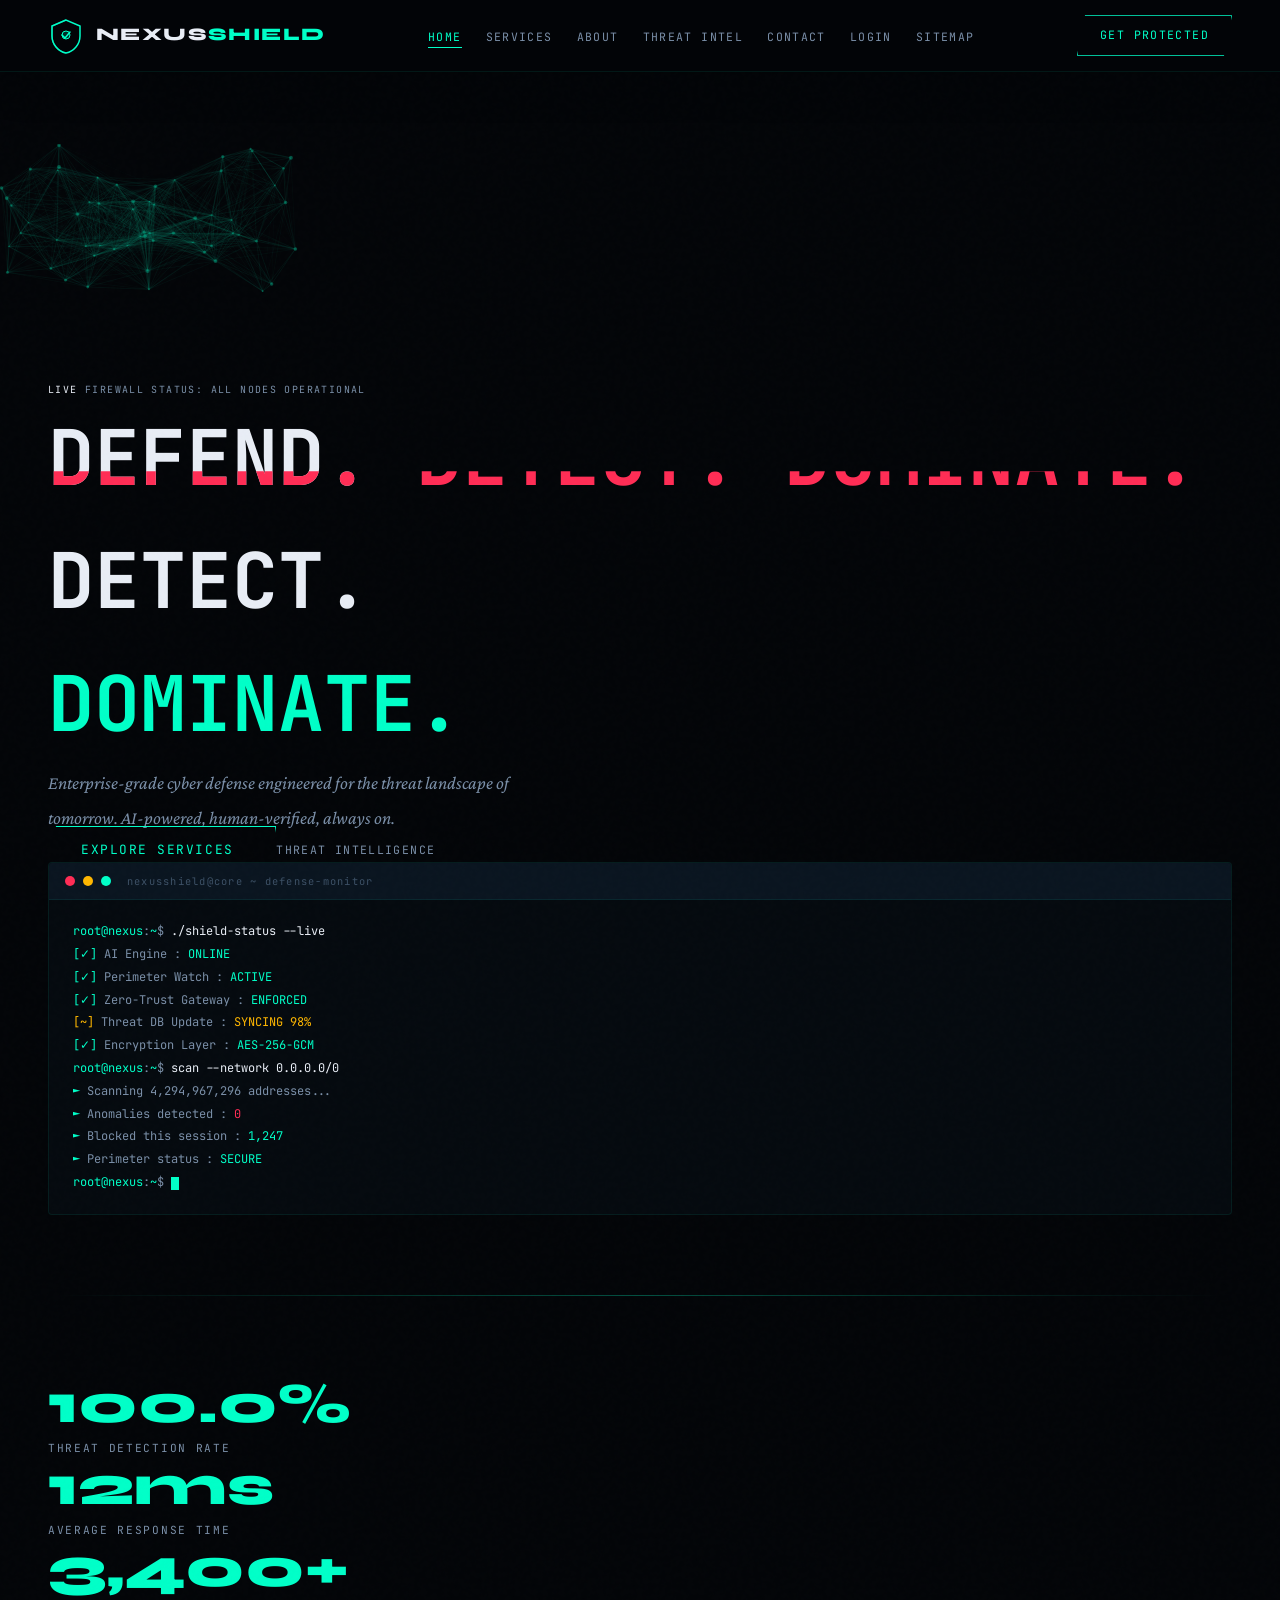
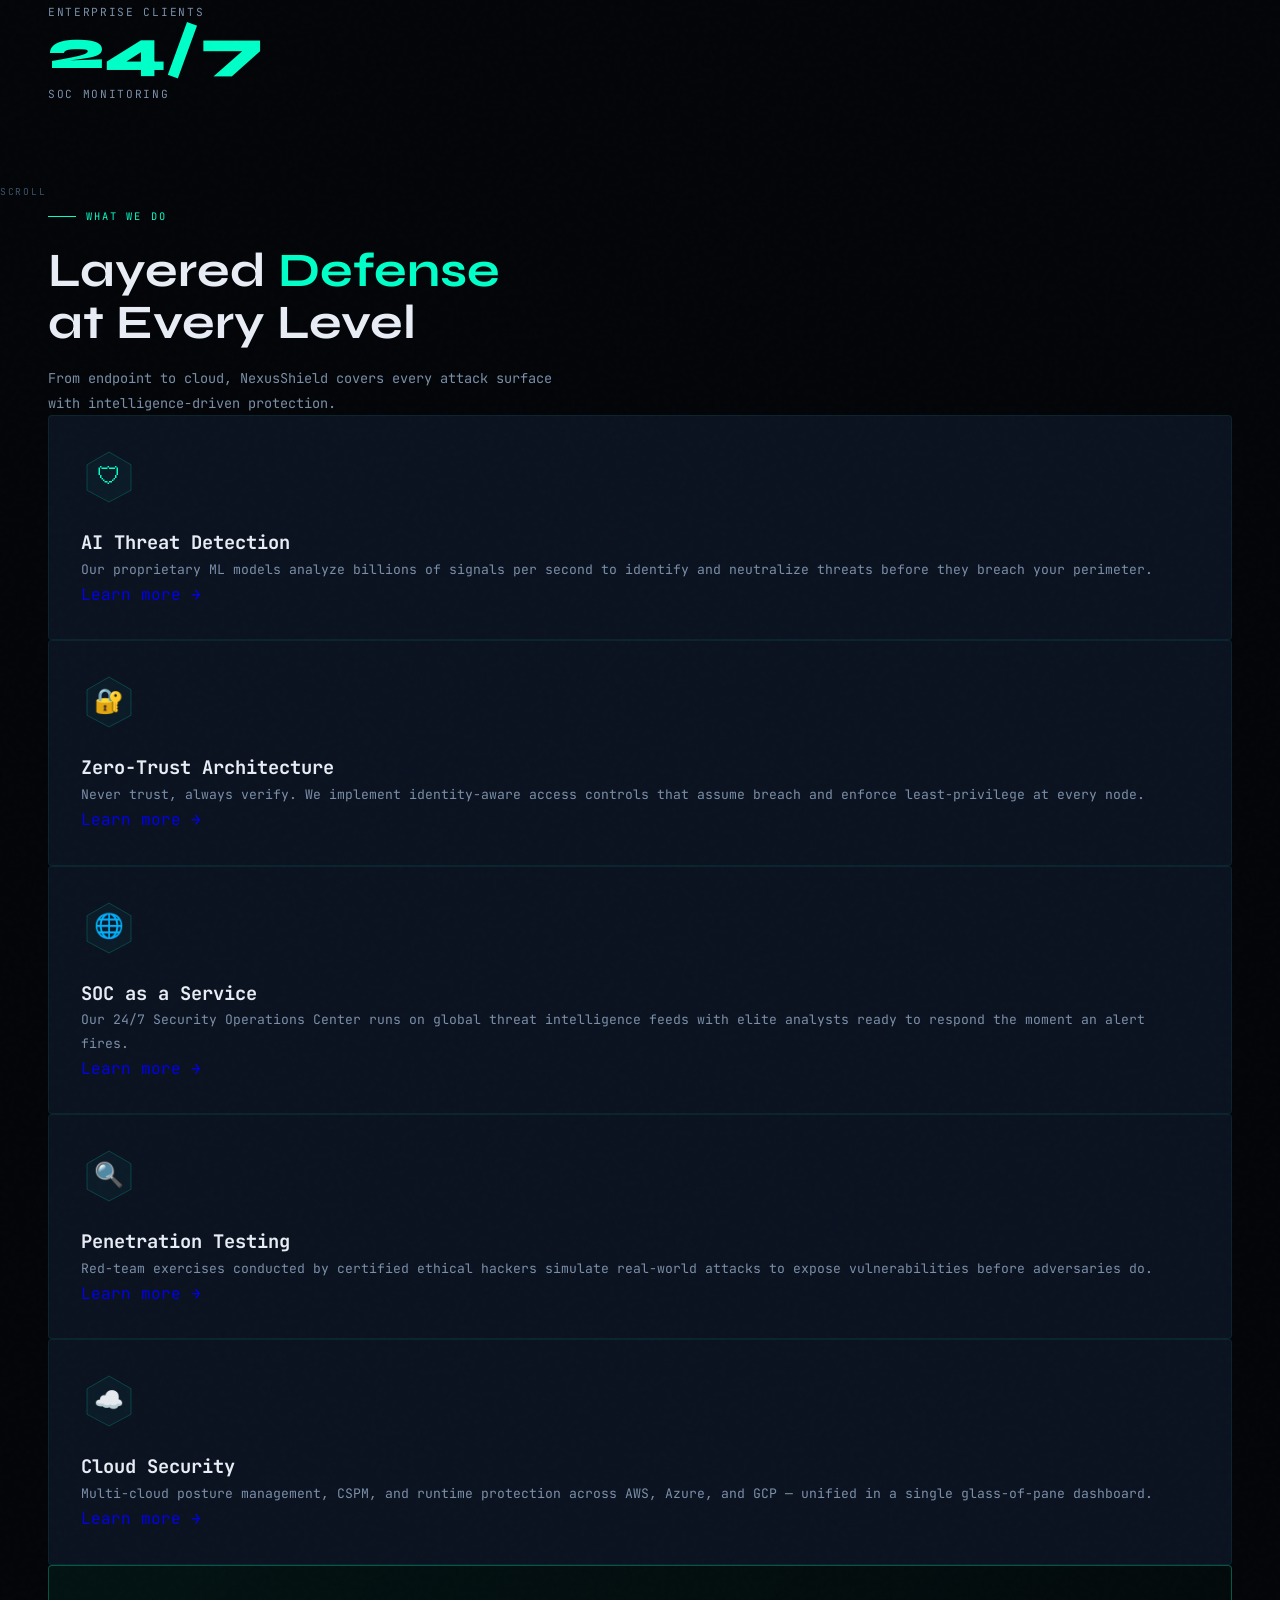
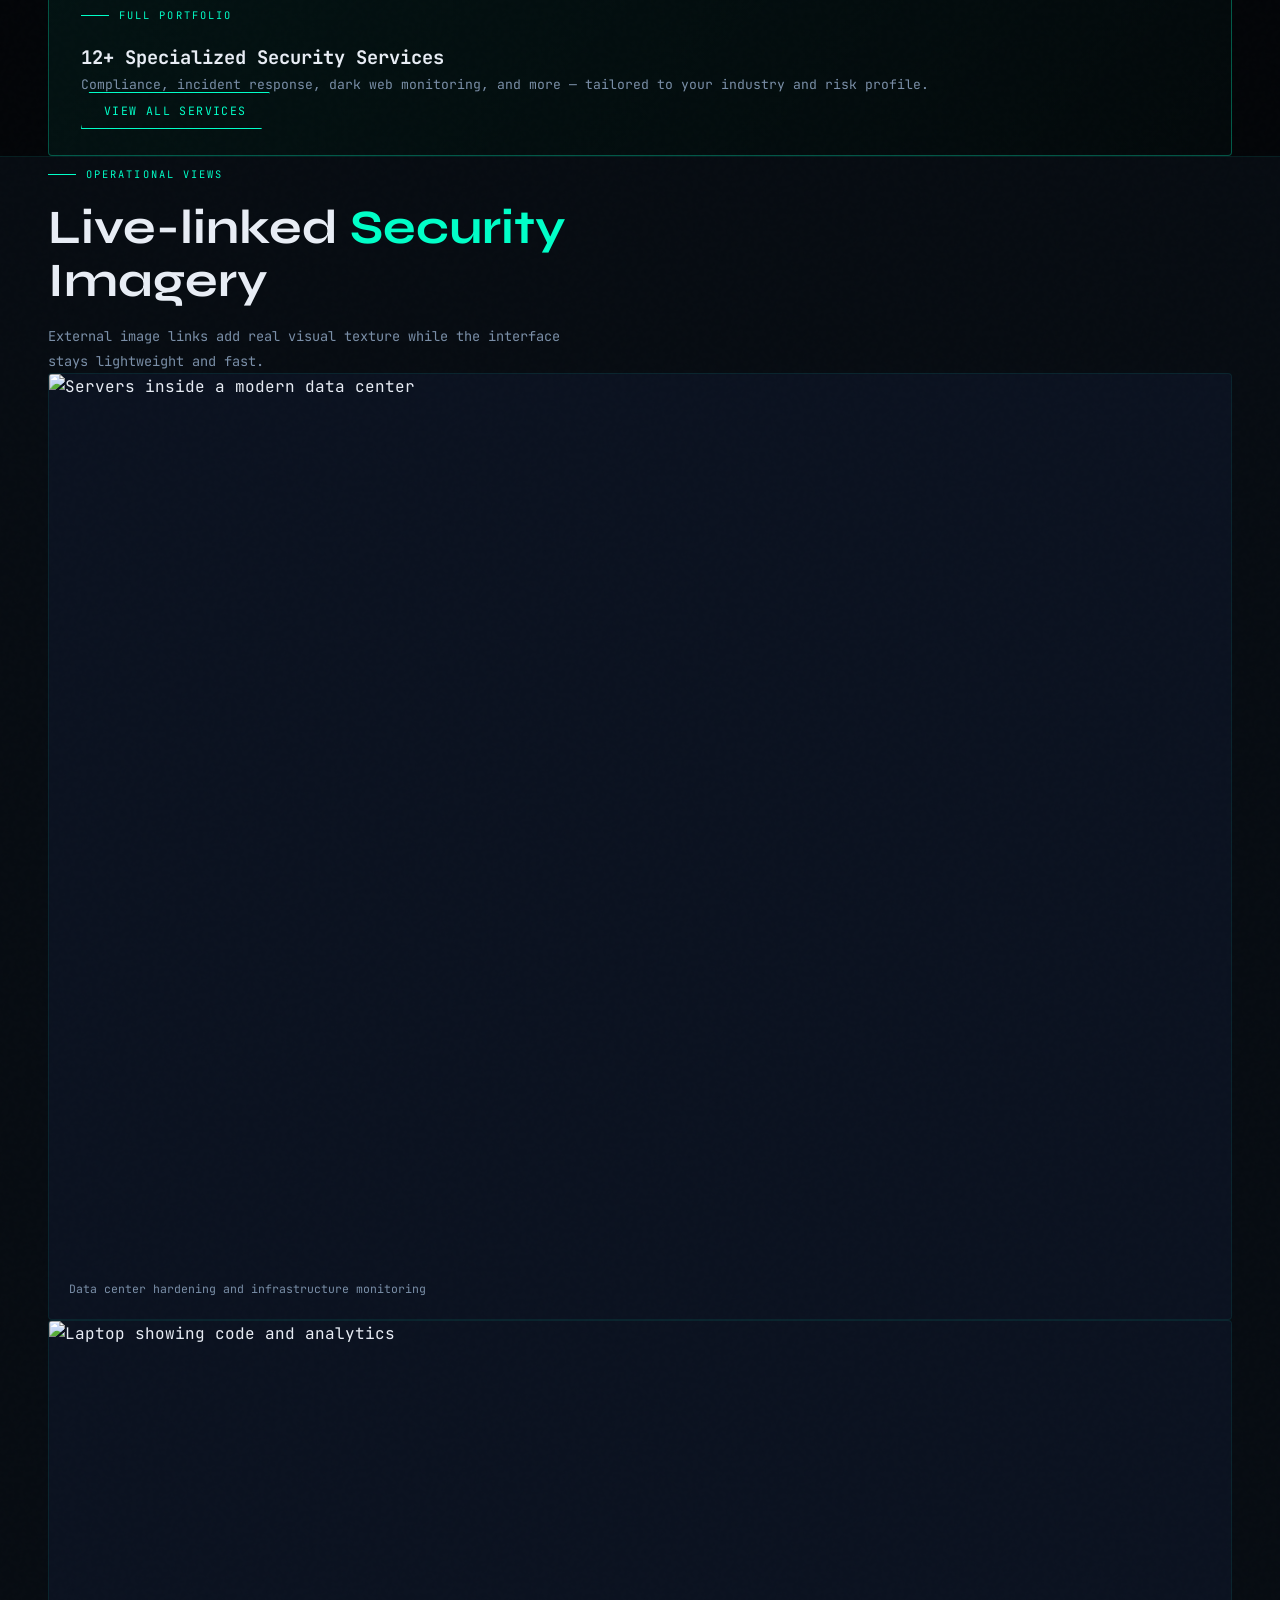
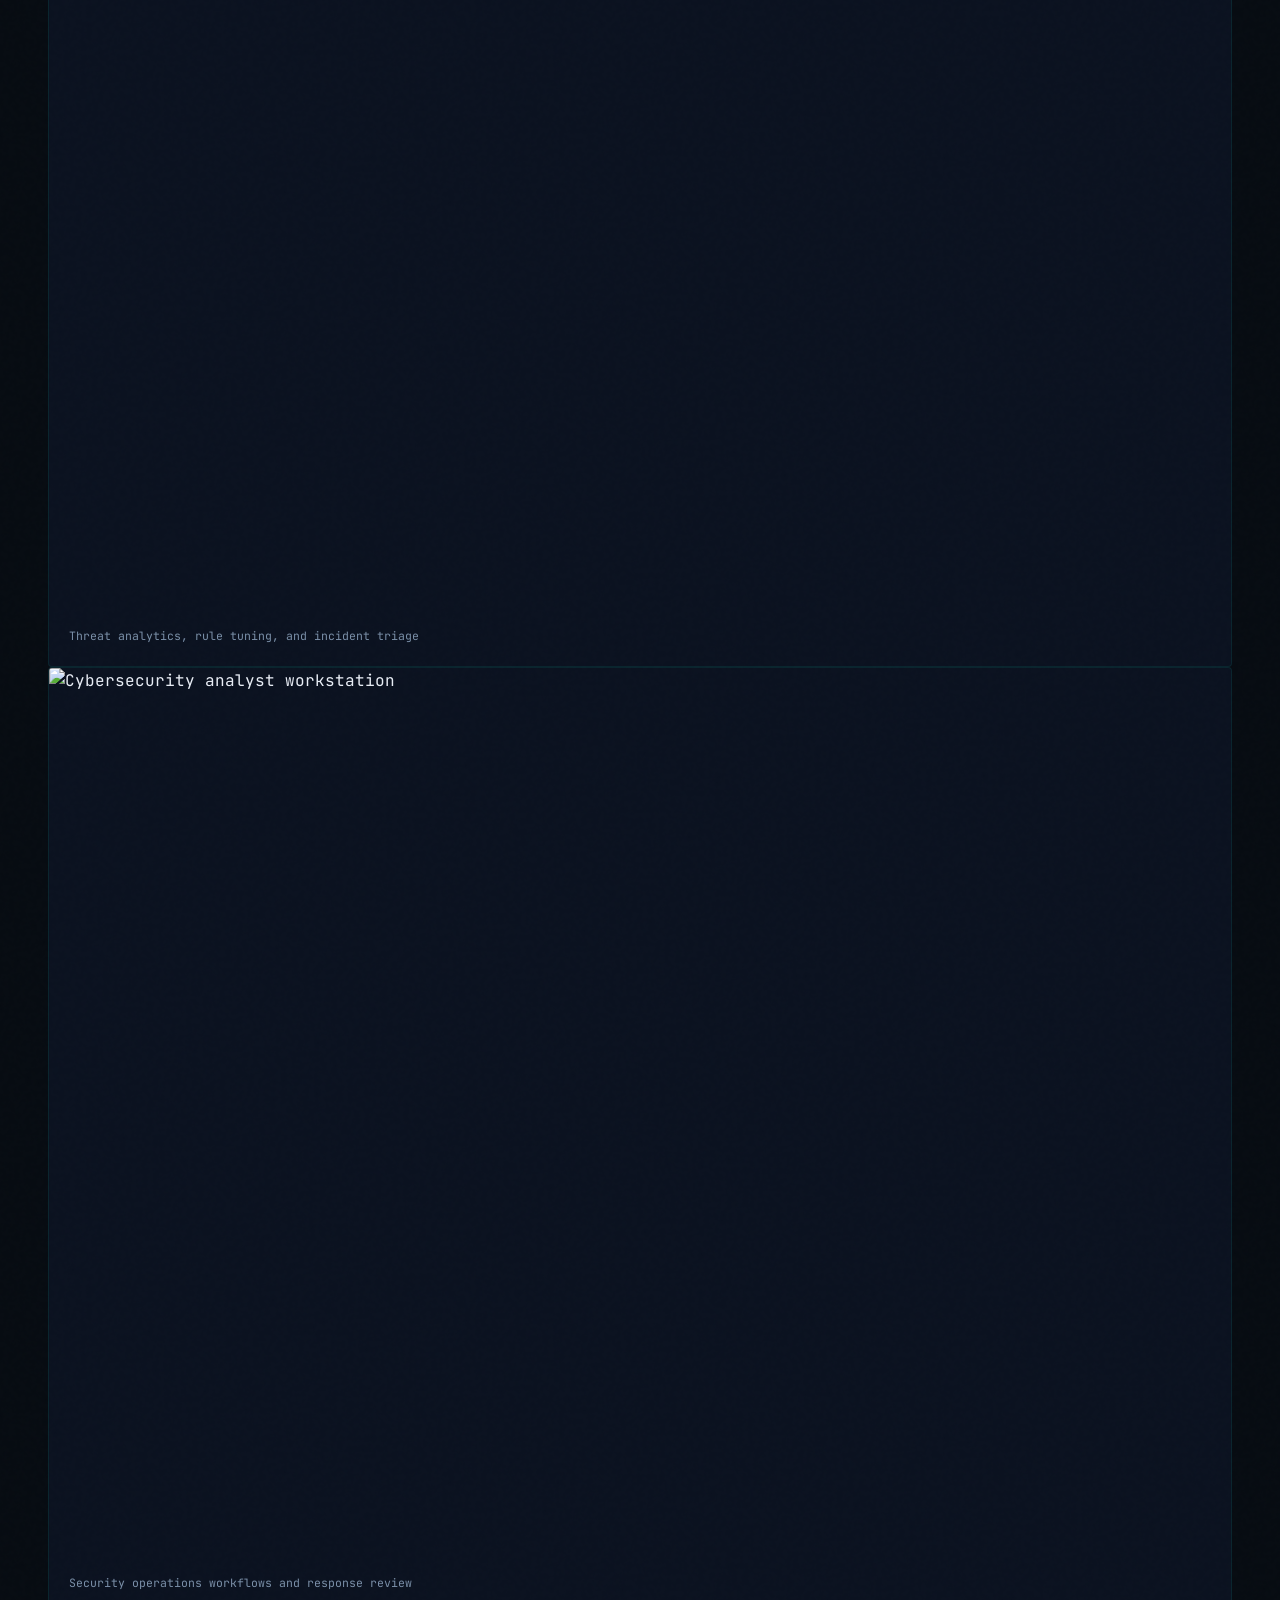
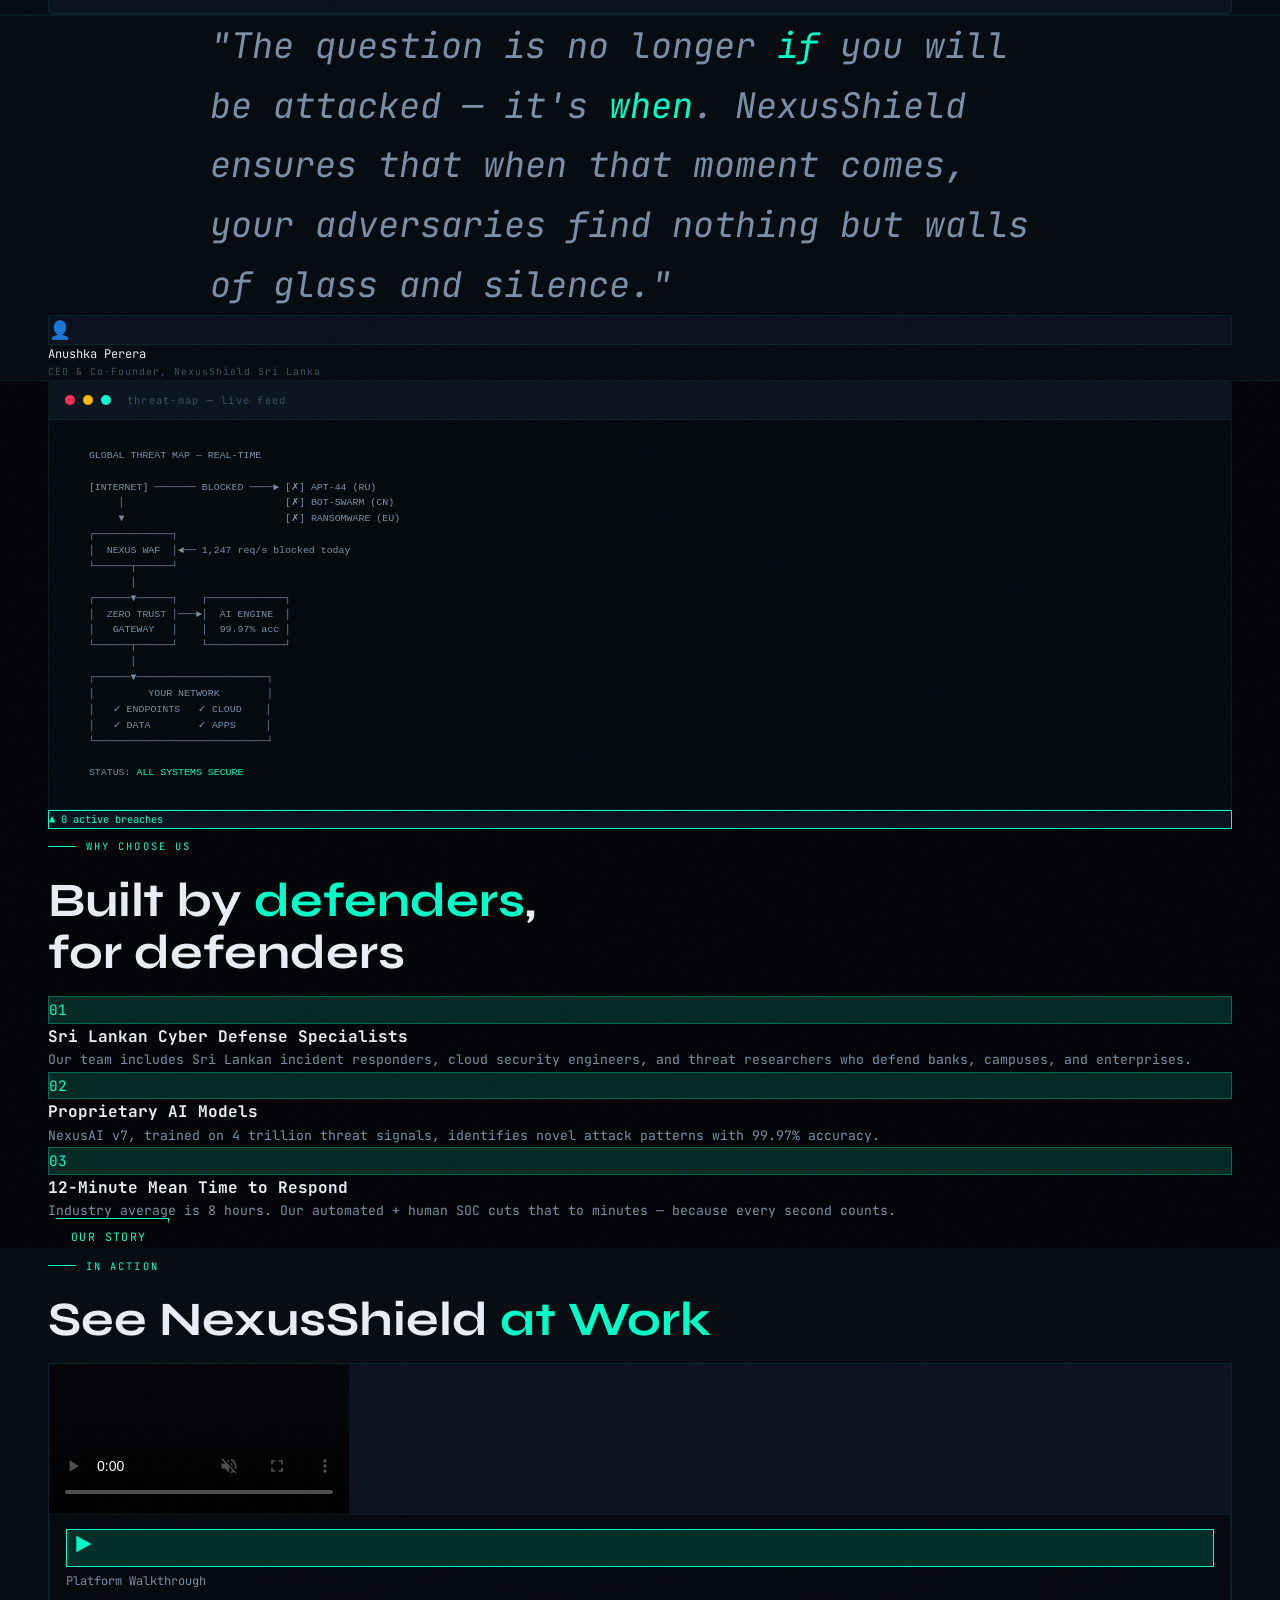
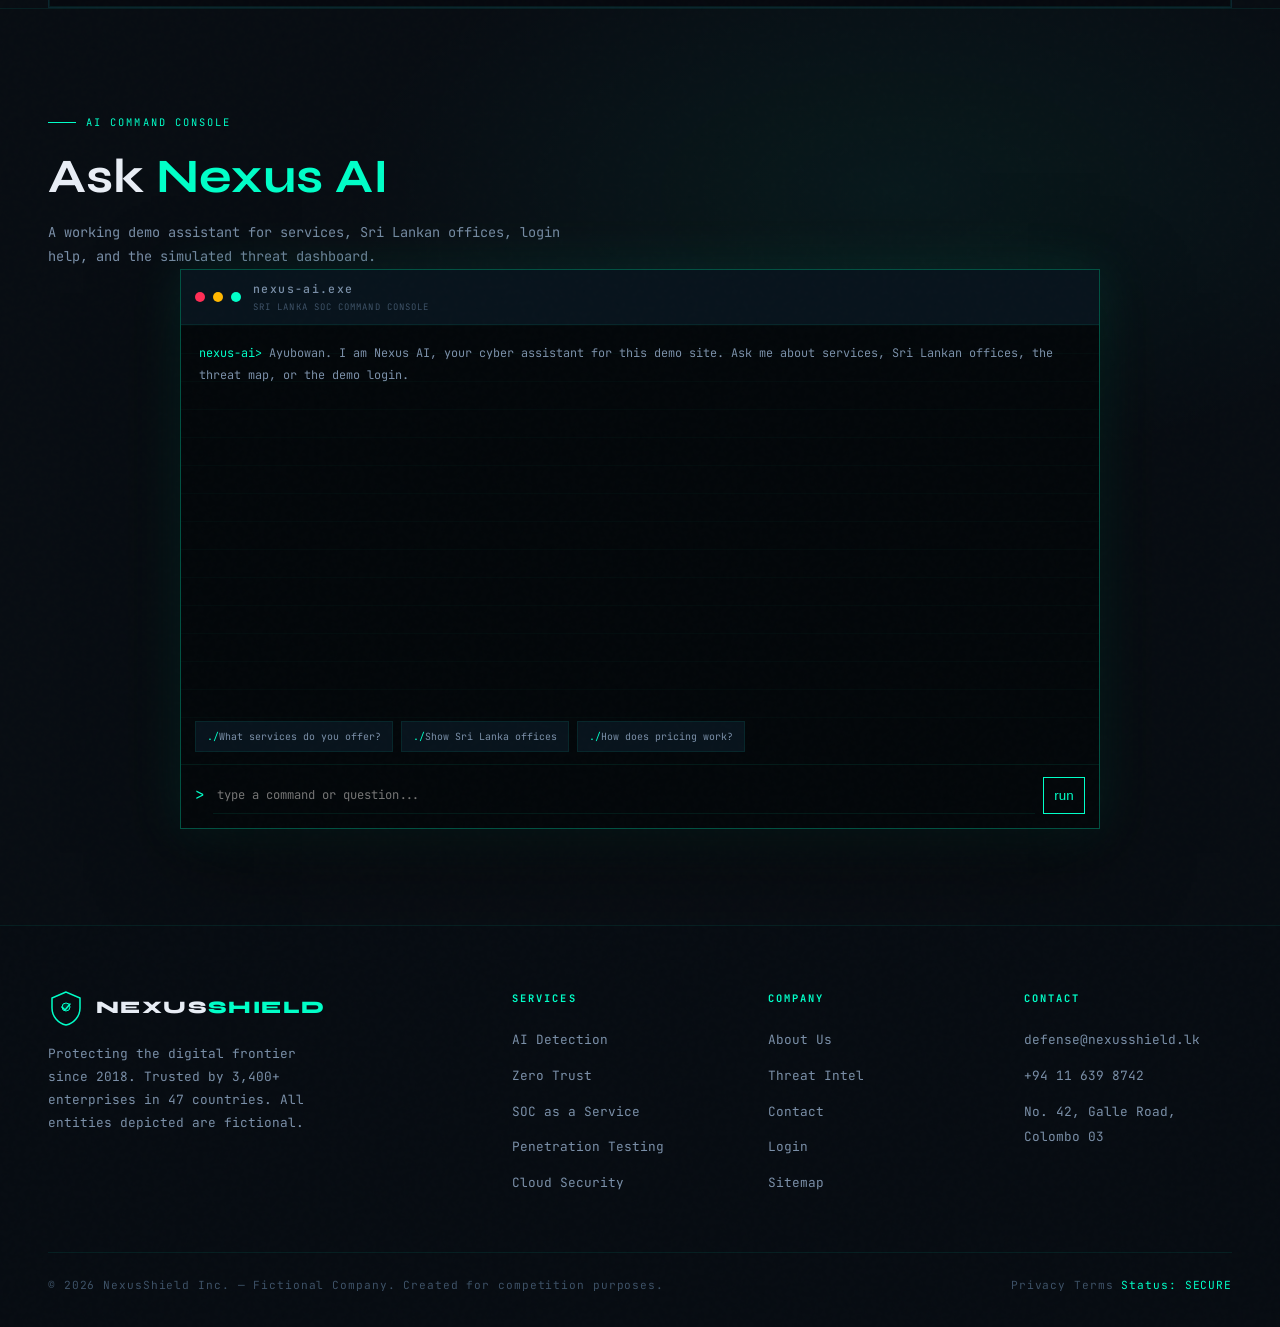
==== index.html @ 0145d2db "1st" ====
<!DOCTYPE html>
<!--
  ╔══════════════════════════════════════════════════════════╗
  ║  NEXUS SHIELD — Cyber Defense Solutions                  ║
  ║  Page: Home (index.html)                                 ║
  ║  Author: Competition Entry                               ║
  ║  Description: Home page with cinematic hero, stats,      ║
  ║               services overview, and terminal block.     ║
  ║  Note: All company names and data are fictional.         ║
  ╚══════════════════════════════════════════════════════════╝
-->
<html lang="en">
<head>
  <meta charset="UTF-8">
  <meta name="viewport" content="width=device-width, initial-scale=1.0">
  <title>NexusShield — Elite Cyber Defense</title>
  <meta name="description" content="NexusShield provides enterprise-grade cybersecurity solutions. Protect your digital perimeter with AI-powered threat detection.">
  <!-- Tailwind CSS CDN -->
  <script src="https://cdn.tailwindcss.com"></script>
  
  <script>
    tailwind.config = {
      theme: {
        extend: {
          colors: {
            'void': '#030508',
            'deep': '#070c12',
            'card': '#0b1220',
            'cyan': '#00ffc8',
            'alert': '#ff2d55',
            'amber': '#ffb700',
          },
          fontFamily: {
            display: ['Syne', 'sans-serif'],
            mono: ['JetBrains Mono', 'monospace'],
            serif: ['Crimson Pro', 'serif'],
          }
        }
      }
    }
  </script>

  <!-- Custom Styles -->
  <link rel="stylesheet" href="css/style.css">

  <!-- Google Fonts preconnect -->
  <link rel="preconnect" href="https://fonts.googleapis.com">
  <link rel="preconnect" href="https://fonts.gstatic.com" crossorigin>
  <link rel="icon" type="image/svg+xml" href="favicon.svg">
</head>
<body class="bg-void">

  <!-- ── Custom Cursor ── -->


  <!-- ════════════════════════════════════
       NAVIGATION
  ════════════════════════════════════ -->
  <nav>
    <!-- Logo mark -->
    <a href="index.html" class="logo">
      <div class="logo-mark">
        <!-- Shield SVG icon (original, not copyrighted) -->
        <svg viewBox="0 0 36 36" fill="none" xmlns="http://www.w3.org/2000/svg">
          <path d="M18 2L4 8v10c0 8.284 6.048 15.396 14 17 7.952-1.604 14-8.716 14-17V8L18 2z" stroke="#00ffc8" stroke-width="1.5" fill="none"/>
          <path d="M18 2L4 8v10c0 8.284 6.048 15.396 14 17" stroke="#00ffc8" stroke-width="1.5" stroke-opacity="0.4" fill="none"/>
          <circle cx="18" cy="17" r="4" fill="#00ffc8" fill-opacity="0.15" stroke="#00ffc8" stroke-width="1"/>
          <path d="M14 17l3 3 5-6" stroke="#00ffc8" stroke-width="1.5" stroke-linecap="round" stroke-linejoin="round"/>
        </svg>
      </div>
      <span class="logo-text">Nexus<span>Shield</span></span>
    </a>

    <!-- Navigation links -->
    <ul class="nav-links">
      <li><a href="index.html" class="active">Home</a></li>
      <li><a href="pages/services.html">Services</a></li>
      <li><a href="pages/about.html">About</a></li>
      <li><a href="pages/threat-intel.html">Threat Intel</a></li>
      <li><a href="pages/contact.html">Contact</a></li>
      <li><a href="pages/login.html">Login</a></li>
      <li><a href="pages/sitemap.html">Sitemap</a></li>
    </ul>

    <!-- CTA + Mobile toggle -->
    <a href="pages/contact.html" class="btn-cta">Get Protected</a>
    <button class="menu-toggle" aria-label="Toggle navigation">
      <span></span><span></span><span></span>
    </button>
  </nav>

  <!-- ════════════════════════════════════
       HERO SECTION
  ════════════════════════════════════ -->
  <section id="hero" class="relative min-h-screen flex flex-col justify-center overflow-hidden" style="padding-top: var(--nav-h);">

    <!-- Particle network canvas background -->
    <canvas id="particle-canvas" class="absolute inset-0 w-full h-full" style="opacity:0.6;"></canvas>

    <!-- Radial glow -->
    <div class="absolute inset-0 pointer-events-none" style="background: radial-gradient(ellipse 70% 60% at 50% 50%, rgba(0,255,200,0.04) 0%, transparent 70%);"></div>

    <!-- Grid overlay -->
    <div class="absolute inset-0 pointer-events-none" style="background-image: linear-gradient(rgba(0,255,200,0.03) 1px, transparent 1px), linear-gradient(90deg, rgba(0,255,200,0.03) 1px, transparent 1px); background-size: 64px 64px;"></div>

    <div class="container relative z-10" style="padding-top: 80px; padding-bottom: 80px;">
      <div class="grid grid-cols-1 lg:grid-cols-2 gap-16 items-center">

        <!-- Left: Hero Copy -->
        <div>
          <!-- Threat ticker -->
          <div class="flex items-center gap-3 mb-8" style="font-family: var(--font-mono); font-size: 0.62rem; letter-spacing: 0.14em;">
            <span class="w-2 h-2 rounded-full bg-cyan animate-pulse"></span>
            <span class="text-cyan">LIVE</span>
            <span id="threat-ticker" class="text-text-secondary" style="color: var(--text-secondary); transition: opacity 0.4s;"></span>
          </div>

          <!-- Main Heading -->
          <h1 class="font-display font-extrabold leading-none mb-6 glitch" data-text="DEFEND. DETECT. DOMINATE."
              style="font-size: clamp(2.8rem, 6vw, 5rem); color: var(--text-primary);">
            DEFEND.<br>DETECT.<br><span style="color: var(--cyan);">DOMINATE.</span>
          </h1>

          <!-- Subtext -->
          <p class="mb-10" style="font-family: var(--font-serif); font-size: 1.15rem; color: var(--text-secondary); line-height: 1.9; max-width: 480px; font-style: italic;">
            Enterprise-grade cyber defense engineered for the threat landscape of tomorrow. AI-powered, human-verified, always on.
          </p>

          <!-- CTA Row -->
          <div class="flex flex-wrap gap-4 items-center">
            <a href="pages/services.html" class="btn-cta" style="font-size: 0.8rem; padding: 14px 32px;">
              Explore Services
            </a>
            <a href="pages/threat-intel.html" class="flex items-center gap-3 group"
               style="font-family: var(--font-mono); font-size: 0.72rem; letter-spacing: 0.12em; color: var(--text-secondary); text-decoration: none; text-transform: uppercase; transition: color 0.3s;">
              <span class="block w-8 h-px bg-current group-hover:w-12 transition-all duration-300"></span>
              <span class="group-hover:text-cyan transition-colors duration-300" style="transition: color 0.3s;">Threat Intelligence</span>
            </a>
          </div>
        </div>

        <!-- Right: Terminal block -->
        <div class="terminal scan-container hidden lg:block">
          <div class="terminal-bar">
            <div class="terminal-dot red"></div>
            <div class="terminal-dot amber"></div>
            <div class="terminal-dot green"></div>
            <span class="terminal-title">nexusshield@core ~ defense-monitor</span>
          </div>
          <div class="terminal-body">
            <p><span class="t-prompt">root@nexus</span>:<span class="t-ok">~</span>$ <span class="t-cmd">./shield-status --live</span></p>
            <p class="mt-1"><span class="t-ok">[✓]</span> AI Engine          : <span class="t-ok">ONLINE</span></p>
            <p><span class="t-ok">[✓]</span> Perimeter Watch     : <span class="t-ok">ACTIVE</span></p>
            <p><span class="t-ok">[✓]</span> Zero-Trust Gateway  : <span class="t-ok">ENFORCED</span></p>
            <p><span class="t-warn">[~]</span> Threat DB Update    : <span class="t-warn">SYNCING 98%</span></p>
            <p><span class="t-ok">[✓]</span> Encryption Layer    : <span class="t-ok">AES-256-GCM</span></p>
            <p class="mt-2"><span class="t-prompt">root@nexus</span>:<span class="t-ok">~</span>$ <span class="t-cmd">scan --network 0.0.0.0/0</span></p>
            <p class="mt-1"><span class="t-ok">►</span> Scanning 4,294,967,296 addresses...</p>
            <p><span class="t-ok">►</span> Anomalies detected   : <span class="t-err">0</span></p>
            <p><span class="t-ok">►</span> Blocked this session : <span class="t-ok">1,247</span></p>
            <p><span class="t-ok">►</span> Perimeter status     : <span class="t-ok">SECURE</span></p>
            <p class="mt-2"><span class="t-prompt">root@nexus</span>:<span class="t-ok">~</span>$ <span class="cursor-blink"></span></p>
          </div>
        </div>

      </div><!-- /grid -->

      <!-- Stat strip -->
      <div class="h-line"></div>
      <div class="grid grid-cols-2 md:grid-cols-4 gap-8">
        <div class="fade-up text-center">
          <div class="stat-value"><span data-count="99.97">0</span>%</div>
          <div class="stat-label">Threat Detection Rate</div>
        </div>
        <div class="fade-up text-center">
          <div class="stat-value"><span data-count="12">0</span>ms</div>
          <div class="stat-label">Average Response Time</div>
        </div>
        <div class="fade-up text-center">
          <div class="stat-value"><span data-count="3400">0</span>+</div>
          <div class="stat-label">Enterprise Clients</div>
        </div>
        <div class="fade-up text-center">
          <div class="stat-value"><span data-count="24">0</span>/7</div>
          <div class="stat-label">SOC Monitoring</div>
        </div>
      </div>

    </div><!-- /container -->

    <!-- Scroll indicator -->
    <div class="absolute bottom-8 left-1/2 -translate-x-1/2 flex flex-col items-center gap-2" style="font-family: var(--font-mono); font-size: 0.6rem; letter-spacing: 0.18em; color: var(--text-muted); text-transform: uppercase;">
      <span>Scroll</span>
      <div class="w-px h-12 bg-gradient-to-b from-cyan to-transparent" style="background: linear-gradient(to bottom, var(--cyan), transparent); animation: fadeIn 2s infinite alternate;"></div>
    </div>
  </section>

  <!-- ════════════════════════════════════
       SERVICES OVERVIEW
  ════════════════════════════════════ -->
  <section class="py-24">
    <div class="container">
      <div class="mb-16">
        <div class="section-label">What We Do</div>
        <h2 class="section-heading">Layered <span class="accent">Defense</span><br>at Every Level</h2>
        <p class="section-sub">From endpoint to cloud, NexusShield covers every attack surface with intelligence-driven protection.</p>
      </div>

      <!-- Services grid -->
      <div class="grid grid-cols-1 md:grid-cols-2 lg:grid-cols-3 gap-6">

        <!-- Card 1 -->
        <div class="card fade-up">
          <div class="hex-icon">
            <svg class="hex-bg" viewBox="0 0 56 56" fill="none">
              <path d="M28 4l22 12.7v25.6L28 54 6 42.3V16.7z" stroke="rgba(0,255,200,0.2)" stroke-width="1" fill="rgba(0,255,200,0.04)"/>
            </svg>
            <span class="icon-inner" style="font-size:1.5rem;">🛡</span>
          </div>
          <h3 class="font-display font-bold text-lg mb-3" style="color: var(--text-primary);">AI Threat Detection</h3>
          <p style="font-size: 0.82rem; color: var(--text-secondary); line-height: 1.8;">
            Our proprietary ML models analyze billions of signals per second to identify and neutralize threats before they breach your perimeter.
          </p>
          <a href="pages/services.html#ai-detection" class="mt-6 inline-flex items-center gap-2 text-cyan text-xs tracking-widest uppercase hover:gap-4 transition-all duration-300" style="font-family: var(--font-mono); text-decoration: none;">
            Learn more <span>→</span>
          </a>
        </div>

        <!-- Card 2 -->
        <div class="card fade-up">
          <div class="hex-icon">
            <svg class="hex-bg" viewBox="0 0 56 56" fill="none">
              <path d="M28 4l22 12.7v25.6L28 54 6 42.3V16.7z" stroke="rgba(0,255,200,0.2)" stroke-width="1" fill="rgba(0,255,200,0.04)"/>
            </svg>
            <span class="icon-inner" style="font-size:1.5rem;">🔐</span>
          </div>
          <h3 class="font-display font-bold text-lg mb-3" style="color: var(--text-primary);">Zero-Trust Architecture</h3>
          <p style="font-size: 0.82rem; color: var(--text-secondary); line-height: 1.8;">
            Never trust, always verify. We implement identity-aware access controls that assume breach and enforce least-privilege at every node.
          </p>
          <a href="pages/services.html#zero-trust" class="mt-6 inline-flex items-center gap-2 text-cyan text-xs tracking-widest uppercase hover:gap-4 transition-all duration-300" style="font-family: var(--font-mono); text-decoration: none;">
            Learn more <span>→</span>
          </a>
        </div>

        <!-- Card 3 -->
        <div class="card fade-up">
          <div class="hex-icon">
            <svg class="hex-bg" viewBox="0 0 56 56" fill="none">
              <path d="M28 4l22 12.7v25.6L28 54 6 42.3V16.7z" stroke="rgba(0,255,200,0.2)" stroke-width="1" fill="rgba(0,255,200,0.04)"/>
            </svg>
            <span class="icon-inner" style="font-size:1.5rem;">🌐</span>
          </div>
          <h3 class="font-display font-bold text-lg mb-3" style="color: var(--text-primary);">SOC as a Service</h3>
          <p style="font-size: 0.82rem; color: var(--text-secondary); line-height: 1.8;">
            Our 24/7 Security Operations Center runs on global threat intelligence feeds with elite analysts ready to respond the moment an alert fires.
          </p>
          <a href="pages/services.html#soc" class="mt-6 inline-flex items-center gap-2 text-cyan text-xs tracking-widest uppercase hover:gap-4 transition-all duration-300" style="font-family: var(--font-mono); text-decoration: none;">
            Learn more <span>→</span>
          </a>
        </div>

        <!-- Card 4 -->
        <div class="card fade-up">
          <div class="hex-icon">
            <svg class="hex-bg" viewBox="0 0 56 56" fill="none">
              <path d="M28 4l22 12.7v25.6L28 54 6 42.3V16.7z" stroke="rgba(0,255,200,0.2)" stroke-width="1" fill="rgba(0,255,200,0.04)"/>
            </svg>
            <span class="icon-inner" style="font-size:1.5rem;">🔍</span>
          </div>
          <h3 class="font-display font-bold text-lg mb-3" style="color: var(--text-primary);">Penetration Testing</h3>
          <p style="font-size: 0.82rem; color: var(--text-secondary); line-height: 1.8;">
            Red-team exercises conducted by certified ethical hackers simulate real-world attacks to expose vulnerabilities before adversaries do.
          </p>
          <a href="pages/services.html#pentest" class="mt-6 inline-flex items-center gap-2 text-cyan text-xs tracking-widest uppercase hover:gap-4 transition-all duration-300" style="font-family: var(--font-mono); text-decoration: none;">
            Learn more <span>→</span>
          </a>
        </div>

        <!-- Card 5 -->
        <div class="card fade-up">
          <div class="hex-icon">
            <svg class="hex-bg" viewBox="0 0 56 56" fill="none">
              <path d="M28 4l22 12.7v25.6L28 54 6 42.3V16.7z" stroke="rgba(0,255,200,0.2)" stroke-width="1" fill="rgba(0,255,200,0.04)"/>
            </svg>
            <span class="icon-inner" style="font-size:1.5rem;">☁️</span>
          </div>
          <h3 class="font-display font-bold text-lg mb-3" style="color: var(--text-primary);">Cloud Security</h3>
          <p style="font-size: 0.82rem; color: var(--text-secondary); line-height: 1.8;">
            Multi-cloud posture management, CSPM, and runtime protection across AWS, Azure, and GCP — unified in a single glass-of-pane dashboard.
          </p>
          <a href="pages/services.html#cloud" class="mt-6 inline-flex items-center gap-2 text-cyan text-xs tracking-widest uppercase hover:gap-4 transition-all duration-300" style="font-family: var(--font-mono); text-decoration: none;">
            Learn more <span>→</span>
          </a>
        </div>

        <!-- Card 6: CTA -->
        <div class="card fade-up flex flex-col justify-between" style="background: linear-gradient(135deg, rgba(0,255,200,0.06), rgba(0,255,200,0.02)); border-color: var(--border-glow);">
          <div>
            <div class="section-label mb-4">Full Portfolio</div>
            <h3 class="font-display font-bold text-xl mb-3" style="color: var(--text-primary);">12+ Specialized Security Services</h3>
            <p style="font-size: 0.82rem; color: var(--text-secondary); line-height: 1.8;">
              Compliance, incident response, dark web monitoring, and more — tailored to your industry and risk profile.
            </p>
          </div>
          <a href="pages/services.html" class="btn-cta mt-8 inline-block text-center">View All Services</a>
        </div>

      </div><!-- /grid -->
    </div>
  </section>

  <!-- ════════════════════════════════════
       ONLINE IMAGE GALLERY
  ════════════════════════════════════ -->
  <section class="py-24" style="background: var(--bg-deep); border-top: 1px solid var(--border-dim); border-bottom: 1px solid var(--border-dim);">
    <div class="container">
      <div class="mb-12">
        <div class="section-label">Operational Views</div>
        <h2 class="section-heading">Live-linked <span class="accent">Security</span><br>Imagery</h2>
        <p class="section-sub">External image links add real visual texture while the interface stays lightweight and fast.</p>
      </div>

      <div class="grid grid-cols-1 md:grid-cols-3 gap-6">
        <figure class="card fade-up" style="padding:0;">
          <img src="https://images.unsplash.com/photo-1558494949-ef010cbdcc31?auto=format&fit=crop&w=1200&q=80" alt="Servers inside a modern data center" loading="lazy" style="width:100%; aspect-ratio:4/3; object-fit:cover; display:block;">
          <figcaption style="padding:20px; font-family:var(--font-mono); font-size:0.72rem; color:var(--text-secondary);">Data center hardening and infrastructure monitoring</figcaption>
        </figure>
        <figure class="card fade-up" style="padding:0;">
          <img src="https://images.unsplash.com/photo-1516321318423-f06f85e504b3?auto=format&fit=crop&w=1200&q=80" alt="Laptop showing code and analytics" loading="lazy" style="width:100%; aspect-ratio:4/3; object-fit:cover; display:block;">
          <figcaption style="padding:20px; font-family:var(--font-mono); font-size:0.72rem; color:var(--text-secondary);">Threat analytics, rule tuning, and incident triage</figcaption>
        </figure>
        <figure class="card fade-up" style="padding:0;">
          <img src="https://images.unsplash.com/photo-1563986768609-322da13575f3?auto=format&fit=crop&w=1200&q=80" alt="Cybersecurity analyst workstation" loading="lazy" style="width:100%; aspect-ratio:4/3; object-fit:cover; display:block;">
          <figcaption style="padding:20px; font-family:var(--font-mono); font-size:0.72rem; color:var(--text-secondary);">Security operations workflows and response review</figcaption>
        </figure>
      </div>
    </div>
  </section>

  <!-- ════════════════════════════════════
       CINEMATIC BAND — Quote / Mission
  ════════════════════════════════════ -->
  <section class="py-24 relative overflow-hidden" style="background: var(--bg-deep); border-top: 1px solid var(--border-dim); border-bottom: 1px solid var(--border-dim);">
    <!-- Diagonal accent -->
    <div class="absolute inset-0 pointer-events-none" style="background: linear-gradient(135deg, rgba(0,255,200,0.04) 0%, transparent 50%);"></div>
    <div class="container text-center relative z-10">
      <p class="font-serif" style="font-size: clamp(1.4rem, 3vw, 2.2rem); color: var(--text-secondary); line-height: 1.7; font-style: italic; max-width: 860px; margin: 0 auto;">
        "The question is no longer <em style="color: var(--cyan);">if</em> you will be attacked — it's <em style="color: var(--cyan);">when</em>. NexusShield ensures that when that moment comes, your adversaries find nothing but walls of glass and silence."
      </p>
      <div class="mt-8 flex items-center justify-center gap-4">
        <div class="w-10 h-10 rounded-full flex items-center justify-center" style="background: var(--bg-card); border: 1px solid var(--border-dim); font-size: 1.1rem;">👤</div>
        <div class="text-left">
          <div style="font-family: var(--font-mono); font-size: 0.75rem; color: var(--text-primary);">Anushka Perera</div>
          <div style="font-family: var(--font-mono); font-size: 0.62rem; color: var(--text-muted); letter-spacing: 0.1em;">CEO & Co-Founder, NexusShield Sri Lanka</div>
        </div>
      </div>
    </div>
  </section>

  <!-- ════════════════════════════════════
       WHY NEXUSSHIELD
  ════════════════════════════════════ -->
  <section class="py-24">
    <div class="container">
      <div class="grid grid-cols-1 lg:grid-cols-2 gap-20 items-center">
        <!-- Left: Visual -->
        <div class="relative">
          <!-- SVG Architecture diagram -->
          <div class="terminal scan-container" style="min-height: 360px;">
            <div class="terminal-bar">
              <div class="terminal-dot red"></div>
              <div class="terminal-dot amber"></div>
              <div class="terminal-dot green"></div>
              <span class="terminal-title">threat-map — live feed</span>
            </div>
            <div class="terminal-body" style="padding: 28px;">
              <!-- ASCII threat map -->
              <pre style="font-size: 0.62rem; line-height: 1.6; color: var(--text-secondary);">
  GLOBAL THREAT MAP — REAL-TIME

  [INTERNET] ─────── BLOCKED ────► [✗] APT-44 (RU)
       │                           [✗] BOT-SWARM (CN)
       ▼                           [✗] RANSOMWARE (EU)
  ┌─────────────┐
  │  NEXUS WAF  │◄── 1,247 req/s blocked today
  └──────┬──────┘
         │
  ┌──────▼──────┐    ┌─────────────┐
  │  ZERO TRUST │───►│  AI ENGINE  │
  │   GATEWAY   │    │  99.97% acc │
  └──────┬──────┘    └─────────────┘
         │
  ┌──────▼──────────────────────┐
  │         YOUR NETWORK        │
  │   ✓ ENDPOINTS   ✓ CLOUD    │
  │   ✓ DATA        ✓ APPS     │
  └─────────────────────────────┘

  STATUS: <span class="t-ok">ALL SYSTEMS SECURE</span></pre>
            </div>
          </div>
          <!-- Floating badge -->
          <div class="absolute -bottom-4 -right-4 px-4 py-3 rounded" style="background: var(--bg-card); border: 1px solid var(--cyan); font-family: var(--font-mono); font-size: 0.65rem; color: var(--cyan);">
            ▲ 0 active breaches
          </div>
        </div>

        <!-- Right: Points -->
        <div>
          <div class="section-label">Why Choose Us</div>
          <h2 class="section-heading">Built by <span class="accent">defenders</span>,<br>for defenders</h2>

          <div class="mt-10 space-y-8">
            <div class="fade-up flex gap-5">
              <div class="flex-shrink-0 w-10 h-10 flex items-center justify-center rounded" style="background: var(--cyan-dim); border: 1px solid var(--border-glow);">
                <span style="color: var(--cyan); font-size: 0.9rem;">01</span>
              </div>
              <div>
                <h4 class="font-display font-semibold mb-1" style="color: var(--text-primary);">Sri Lankan Cyber Defense Specialists</h4>
                <p style="font-size: 0.82rem; color: var(--text-secondary); line-height: 1.7;">Our team includes Sri Lankan incident responders, cloud security engineers, and threat researchers who defend banks, campuses, and enterprises.</p>
              </div>
            </div>
            <div class="fade-up flex gap-5">
              <div class="flex-shrink-0 w-10 h-10 flex items-center justify-center rounded" style="background: var(--cyan-dim); border: 1px solid var(--border-glow);">
                <span style="color: var(--cyan); font-size: 0.9rem;">02</span>
              </div>
              <div>
                <h4 class="font-display font-semibold mb-1" style="color: var(--text-primary);">Proprietary AI Models</h4>
                <p style="font-size: 0.82rem; color: var(--text-secondary); line-height: 1.7;">NexusAI v7, trained on 4 trillion threat signals, identifies novel attack patterns with 99.97% accuracy.</p>
              </div>
            </div>
            <div class="fade-up flex gap-5">
              <div class="flex-shrink-0 w-10 h-10 flex items-center justify-center rounded" style="background: var(--cyan-dim); border: 1px solid var(--border-glow);">
                <span style="color: var(--cyan); font-size: 0.9rem;">03</span>
              </div>
              <div>
                <h4 class="font-display font-semibold mb-1" style="color: var(--text-primary);">12-Minute Mean Time to Respond</h4>
                <p style="font-size: 0.82rem; color: var(--text-secondary); line-height: 1.7;">Industry average is 8 hours. Our automated + human SOC cuts that to minutes — because every second counts.</p>
              </div>
            </div>
          </div>

          <a href="pages/about.html" class="btn-cta mt-10 inline-block">Our Story</a>
        </div>
      </div>
    </div>
  </section>

  <!-- ════════════════════════════════════
       MULTIMEDIA: VIDEO EMBED
  ════════════════════════════════════ -->
  <section class="py-24 relative" style="background: var(--bg-deep);">
    <div class="container">
      <div class="mb-12 text-center">
        <div class="section-label" style="justify-content: center;">In Action</div>
        <h2 class="section-heading text-center">See NexusShield <span class="accent">at Work</span></h2>
      </div>
      <!-- Embedded video -->
      <div class="relative rounded overflow-hidden max-w-4xl mx-auto" style="border: 1px solid var(--border-dim); background: var(--bg-card);">
        <video
          controls
          muted
          playsinline
          preload="metadata"
          poster="https://images.unsplash.com/photo-1550751827-4bd374c3f58b?auto=format&fit=crop&w=1400&q=80"
          class="w-full"
          style="display:block; max-height:480px; background:var(--bg-void);"
          aria-label="NexusShield platform demo video">
          <source src="assets/video.mp4" type="video/mp4">
          Your browser does not support the video tag.
        </video>
        <div class="absolute left-5 bottom-5 pointer-events-none" style="background:rgba(3,5,8,0.72); border:1px solid var(--border-dim); padding:14px 16px;">
          <div class="w-10 h-10 rounded-full inline-flex items-center justify-center mr-3 align-middle" style="background: var(--cyan-dim); border: 1px solid var(--cyan);">
            <svg viewBox="0 0 24 24" fill="none" width="28" height="28">
              <path d="M8 5l13 7-13 7V5z" fill="#00ffc8"/>
            </svg>
          </div>
          <span style="font-family: var(--font-mono); font-size: 0.75rem; color: var(--text-secondary);">Platform Walkthrough</span>
        </div>
      </div>
    </div>
  </section>

  <!-- ════════════════════════════════════
       FOOTER
  ════════════════════════════════════ -->
  <footer>
    <div class="container">
      <div class="footer-grid">
        <div class="footer-brand">
          <a href="index.html" class="logo">
            <div class="logo-mark">
              <svg viewBox="0 0 36 36" fill="none" xmlns="http://www.w3.org/2000/svg">
                <path d="M18 2L4 8v10c0 8.284 6.048 15.396 14 17 7.952-1.604 14-8.716 14-17V8L18 2z" stroke="#00ffc8" stroke-width="1.5" fill="none"/>
                <circle cx="18" cy="17" r="4" fill="rgba(0,255,200,0.15)" stroke="#00ffc8" stroke-width="1"/>
                <path d="M14 17l3 3 5-6" stroke="#00ffc8" stroke-width="1.5" stroke-linecap="round" stroke-linejoin="round"/>
              </svg>
            </div>
            <span class="logo-text">Nexus<span>Shield</span></span>
          </a>
          <p>Protecting the digital frontier since 2018. Trusted by 3,400+ enterprises in 47 countries. All entities depicted are fictional.</p>
        </div>
        <div class="footer-col">
          <h4>Services</h4>
          <ul>
            <li><a href="pages/services.html#ai-detection">AI Detection</a></li>
            <li><a href="pages/services.html#zero-trust">Zero Trust</a></li>
            <li><a href="pages/services.html#soc">SOC as a Service</a></li>
            <li><a href="pages/services.html#pentest">Penetration Testing</a></li>
            <li><a href="pages/services.html#cloud">Cloud Security</a></li>
          </ul>
        </div>
        <div class="footer-col">
          <h4>Company</h4>
          <ul>
            <li><a href="pages/about.html">About Us</a></li>
            <li><a href="pages/threat-intel.html">Threat Intel</a></li>
            <li><a href="pages/contact.html">Contact</a></li>
            <li><a href="pages/login.html">Login</a></li>
            <li><a href="pages/sitemap.html">Sitemap</a></li>
          </ul>
        </div>
        <div class="footer-col">
          <h4>Contact</h4>
          <ul>
            <li><a href="mailto:defense@nexusshield.lk">defense@nexusshield.lk</a></li>
            <li><a href="#">+94 11 639 8742</a></li>
            <li><a href="#">No. 42, Galle Road, Colombo 03</a></li>
          </ul>
        </div>
      </div>
      <div class="footer-bottom">
        <span>© 2026 NexusShield Inc. — Fictional Company. Created for competition purposes.</span>
        <div class="flex gap-4">
          <span>Privacy</span>
          <span>Terms</span>
          <span style="color: var(--cyan);">Status: SECURE</span>
        </div>
      </div>
    </div>
  </footer>

  <!-- ── Scripts ── -->
  <script src="js/main.js"></script>
</body>
</html>
---- css/style.css ----
/* =========================================================
   NEXUS SHIELD — Core Stylesheet
   Company: NexusShield Cyber Defense (Fictional)
   Author: Competition Entry
   Description: Cinematic dark cyber-security theme
   ========================================================= */

/* --- Google Fonts Import --- */
@import url('https://fonts.googleapis.com/css2?family=Syne:wght@400;600;700;800&family=JetBrains+Mono:wght@300;400;500&family=Crimson+Pro:ital,wght@0,300;1,300&display=swap');

/* --- CSS Custom Properties (Design Tokens) --- */
:root {
  --bg-void:       #030508;
  --bg-deep:       #070c12;
  --bg-card:       #0b1220;
  --bg-glass:      rgba(11, 18, 32, 0.7);
  --border-dim:    rgba(0, 255, 200, 0.08);
  --border-glow:   rgba(0, 255, 200, 0.3);
  --cyan:          #00ffc8;
  --cyan-dim:      rgba(0, 255, 200, 0.15);
  --cyan-mid:      rgba(0, 255, 200, 0.5);
  --red-alert:     #ff2d55;
  --amber:         #ffb700;
  --text-primary:  #e8edf5;
  --text-secondary:#7a8fa8;
  --text-muted:    #3d5166;
  --font-display:  'Syne', sans-serif;
  --font-mono:     'JetBrains Mono', monospace;
  --font-serif:    'Crimson Pro', serif;
  --nav-h:         72px;
  --radius:        4px;
  --transition:    0.35s cubic-bezier(0.4, 0, 0.2, 1);
}

/* --- Reset & Base --- */
*, *::before, *::after { box-sizing: border-box; margin: 0; padding: 0; }

html {
  scroll-behavior: smooth;
  font-size: 16px;
}

body {
  font-family: var(--font-mono);
  background: var(--bg-void);
  color: var(--text-primary);
  line-height: 1.6;
  overflow-x: hidden;
  cursor: auto;
}



body.is-loading {
  overflow: hidden;
}

body.page-ready {
  animation: page-reveal 0.8s ease both;
}

body.page-leaving {
  animation: page-exit 0.28s ease both;
}

@keyframes page-reveal {
  from { opacity: 0; filter: blur(8px); }
  to { opacity: 1; filter: none; }
}

@keyframes page-exit {
  from { opacity: 1; filter: none; }
  to { opacity: 0; filter: blur(6px); }
}

/* --- Preloader --- */
#preloader {
  position: fixed;
  inset: 0;
  z-index: 10000;
  display: grid;
  place-items: center;
  background:
    radial-gradient(ellipse 70% 50% at 50% 50%, rgba(0,255,200,0.08), transparent 62%),
    linear-gradient(135deg, rgba(255,45,85,0.05), transparent 35%),
    var(--bg-void);
  transition: opacity 0.55s ease, visibility 0.55s ease;
}

#preloader::before {
  content: '';
  position: absolute;
  inset: 0;
  background-image:
    linear-gradient(rgba(0,255,200,0.035) 1px, transparent 1px),
    linear-gradient(90deg, rgba(0,255,200,0.035) 1px, transparent 1px);
  background-size: 52px 52px;
  mask-image: radial-gradient(circle at center, black, transparent 72%);
}

#preloader.hidden {
  opacity: 0;
  visibility: hidden;
  pointer-events: none;
}

.preloader-core {
  position: relative;
  width: min(72vw, 360px);
  aspect-ratio: 1;
  display: grid;
  place-items: center;
}

.preloader-ring {
  position: absolute;
  inset: 0;
  border: 1px solid rgba(0,255,200,0.18);
  border-radius: 50%;
  animation: preload-spin 4s linear infinite;
}

.preloader-ring:nth-child(2) {
  inset: 34px;
  border-color: rgba(255,45,85,0.28);
  border-top-color: transparent;
  animation-duration: 2.4s;
  animation-direction: reverse;
}

.preloader-ring:nth-child(3) {
  inset: 68px;
  border-style: dashed;
  border-color: rgba(0,255,200,0.32);
  animation-duration: 7s;
}

.preloader-mark {
  width: 88px;
  height: 88px;
  display: grid;
  place-items: center;
  background: rgba(0,255,200,0.08);
  border: 1px solid var(--border-glow);
  clip-path: polygon(50% 0%, 92% 20%, 92% 58%, 50% 100%, 8% 58%, 8% 20%);
  box-shadow: 0 0 42px rgba(0,255,200,0.18);
  animation: preload-pulse 1.2s ease-in-out infinite alternate;
}

.preloader-text {
  position: absolute;
  bottom: 32px;
  font-family: var(--font-mono);
  font-size: 0.66rem;
  letter-spacing: 0.22em;
  text-transform: uppercase;
  color: var(--cyan);
}

.preloader-bar {
  position: absolute;
  bottom: 12px;
  width: 180px;
  height: 2px;
  background: rgba(0,255,200,0.12);
  overflow: hidden;
}

.preloader-bar::after {
  content: '';
  display: block;
  height: 100%;
  width: 42%;
  background: var(--cyan);
  box-shadow: 0 0 18px var(--cyan);
  animation: preload-bar 1s ease-in-out infinite;
}

@keyframes preload-spin {
  to { transform: rotate(360deg); }
}

@keyframes preload-pulse {
  from { transform: scale(0.96); opacity: 0.72; }
  to { transform: scale(1.04); opacity: 1; }
}

@keyframes preload-bar {
  0% { transform: translateX(-110%); }
  100% { transform: translateX(250%); }
}

/* Scrollbar */
::-webkit-scrollbar { width: 4px; }
::-webkit-scrollbar-track { background: var(--bg-void); }
::-webkit-scrollbar-thumb { background: var(--cyan-mid); border-radius: 2px; }

/* Selection */
::selection { background: var(--cyan); color: var(--bg-void); }



/* --- Noise Overlay --- */
body::before {
  content: '';
  position: fixed;
  inset: 0;
  background-image: url("data:image/svg+xml,%3Csvg viewBox='0 0 256 256' xmlns='http://www.w3.org/2000/svg'%3E%3Cfilter id='noise'%3E%3CfeTurbulence type='fractalNoise' baseFrequency='0.9' numOctaves='4' stitchTiles='stitch'/%3E%3C/filter%3E%3Crect width='100%25' height='100%25' filter='url(%23noise)' opacity='0.03'/%3E%3C/svg%3E");
  pointer-events: none;
  z-index: 1000;
  opacity: 0.4;
}

/* --- Navigation --- */
nav {
  position: -webkit-sticky;
  position: sticky;
  top: 0;
  left: 0;
  right: 0;
  width: 100%;
  height: var(--nav-h);
  display: flex;
  align-items: center;
  justify-content: space-between;
  padding: 0 48px;
  z-index: 9990;
  backdrop-filter: blur(20px);
  -webkit-backdrop-filter: blur(20px);
  background: rgba(3, 5, 8, 0.78);
  border-bottom: 1px solid var(--border-dim);
  box-shadow: 0 12px 40px rgba(0,0,0,0.18);
  transition: background var(--transition), border-color var(--transition), box-shadow var(--transition), height var(--transition);
}
nav.scrolled {
  height: 64px;
  background: rgba(3, 5, 8, 0.94);
  border-color: var(--border-glow);
  box-shadow: 0 18px 60px rgba(0,0,0,0.45), 0 0 28px rgba(0,255,200,0.08);
}

/* Logo */
.logo {
  display: flex;
  align-items: center;
  gap: 12px;
  text-decoration: none;
  color: var(--text-primary);
}
.logo-mark {
  width: 36px; height: 36px;
  position: relative;
  flex-shrink: 0;
}
.logo-mark svg { width: 100%; height: 100%; }
.logo-text {
  font-family: var(--font-display);
  font-weight: 800;
  font-size: 1.1rem;
  letter-spacing: 0.08em;
  text-transform: uppercase;
}
.logo-text span { color: var(--cyan); }

/* Nav Links */
.nav-links {
  display: flex;
  align-items: center;
  gap: 24px;
  list-style: none;
}
.nav-links a {
  font-family: var(--font-mono);
  font-size: 0.72rem;
  letter-spacing: 0.12em;
  text-transform: uppercase;
  color: var(--text-secondary);
  text-decoration: none;
  position: relative;
  transition: color var(--transition);
}
.nav-links a::after {
  content: '';
  position: absolute;
  bottom: -4px; left: 0;
  width: 0; height: 1px;
  background: var(--cyan);
  transition: width var(--transition);
}
.nav-links a:hover, .nav-links a.active { color: var(--cyan); }
.nav-links a:hover::after, .nav-links a.active::after { width: 100%; }

/* CTA Button */
.btn-cta {
  font-family: var(--font-mono);
  font-size: 0.72rem;
  letter-spacing: 0.12em;
  text-transform: uppercase;
  padding: 10px 22px;
  border: 1px solid var(--cyan);
  color: var(--cyan);
  background: transparent;
  text-decoration: none;
  
  transition: background var(--transition), color var(--transition), box-shadow var(--transition);
  clip-path: polygon(8px 0%, 100% 0%, calc(100% - 8px) 100%, 0% 100%);
}
.btn-cta:hover {
  background: var(--cyan);
  color: var(--bg-void);
  box-shadow: 0 0 24px rgba(0, 255, 200, 0.3);
}

/* Mobile Menu Toggle */
.menu-toggle {
  display: none;
  flex-direction: column;
  align-items: center;
  justify-content: center;
  gap: 6px;
  
  background: rgba(0,255,200,0.05);
  border: 1px solid var(--border-dim);
  width: 44px;
  height: 40px;
  padding: 0;
  position: relative;
  z-index: 901;
  transition: border-color var(--transition), background var(--transition);
}
.menu-toggle:hover {
  border-color: var(--cyan);
  background: rgba(0,255,200,0.1);
}
.menu-toggle span {
  display: block;
  width: 22px; height: 2px;
  background: var(--cyan);
  transform-origin: center;
  transition: transform var(--transition), opacity var(--transition);
}
.menu-toggle.active span:nth-child(1) { transform: translateY(8px) rotate(45deg); }
.menu-toggle.active span:nth-child(2) { opacity: 0; transform: scaleX(0); }
.menu-toggle.active span:nth-child(3) { transform: translateY(-8px) rotate(-45deg); }

/* --- Sections & Layout --- */
section { position: relative; }

.container {
  max-width: 1280px;
  margin: 0 auto;
  padding: 0 48px;
}

/* --- Section Label --- */
.section-label {
  display: inline-flex;
  align-items: center;
  gap: 10px;
  font-family: var(--font-mono);
  font-size: 0.65rem;
  letter-spacing: 0.2em;
  text-transform: uppercase;
  color: var(--cyan);
  margin-bottom: 20px;
}
.section-label::before {
  content: '';
  display: block;
  width: 28px; height: 1px;
  background: var(--cyan);
}

/* Section heading */
.section-heading {
  font-family: var(--font-display);
  font-weight: 700;
  font-size: clamp(2rem, 4vw, 3rem);
  line-height: 1.1;
  color: var(--text-primary);
  margin-bottom: 16px;
}
.section-heading .accent { color: var(--cyan); }

.section-sub {
  font-size: 0.85rem;
  color: var(--text-secondary);
  max-width: 520px;
  line-height: 1.8;
}

/* --- Card Base --- */
.card {
  background: var(--bg-card);
  border: 1px solid var(--border-dim);
  border-radius: var(--radius);
  padding: 32px;
  transition: border-color var(--transition), transform var(--transition), box-shadow var(--transition);
  position: relative;
  overflow: hidden;
}
.card::before {
  content: '';
  position: absolute;
  top: 0; left: 0; right: 0;
  height: 1px;
  background: linear-gradient(90deg, transparent, var(--cyan-mid), transparent);
  opacity: 0;
  transition: opacity var(--transition);
}
.card:hover {
  border-color: var(--border-glow);
  transform: translateY(-4px);
  box-shadow: 0 20px 48px rgba(0, 0, 0, 0.5), 0 0 0 1px var(--border-dim);
}
.card:hover::before { opacity: 1; }

.reveal-soft {
  opacity: 0;
  transform: translateY(18px) scale(0.985);
  transition: opacity 0.8s ease, transform 0.8s ease, filter 0.8s ease;
  filter: blur(6px);
}

.reveal-soft.visible {
  opacity: 1;
  transform: none;
  filter: none;
}

/* --- Dummy AI Chat Assistant --- */
.ai-chat-section {
  padding: 96px 0;
  background:
    radial-gradient(ellipse 70% 50% at 70% 20%, rgba(0,255,200,0.05), transparent 62%),
    var(--bg-deep);
  border-top: 1px solid var(--border-dim);
}

.ai-chat-panel {
  position: relative;
  width: 100%;
  max-width: 920px;
  height: 560px;
  display: grid;
  grid-template-rows: auto 1fr auto;
  background: #020609;
  border: 1px solid var(--border-glow);
  border-radius: 0;
  box-shadow: 0 24px 80px rgba(0,0,0,0.55), 0 0 48px rgba(0,255,200,0.12);
  margin: 0 auto;
  overflow: hidden;
}

.ai-chat-panel.open {
  transform: none;
}

.ai-chat-panel,
.ai-chat-panel * {
  cursor: auto;
}

.ai-chat-head {
  display: flex;
  align-items: center;
  justify-content: space-between;
  gap: 12px;
  padding: 10px 14px;
  background: #07131c;
  border-bottom: 1px solid var(--border-dim);
}

.ai-chat-head::before {
  content: '';
  width: 10px;
  height: 10px;
  flex-shrink: 0;
  border-radius: 50%;
  background: var(--red-alert);
  box-shadow: 18px 0 0 var(--amber), 36px 0 0 var(--cyan);
  margin-right: 36px;
}

.ai-chat-head > div {
  flex: 1;
}

.ai-chat-title {
  font-family: var(--font-mono);
  font-weight: 500;
  letter-spacing: 0.12em;
  text-transform: lowercase;
  font-size: 0.72rem;
  color: var(--text-secondary);
}

.ai-chat-sub {
  margin-top: 2px;
  font-family: var(--font-mono);
  font-size: 0.56rem;
  letter-spacing: 0.12em;
  color: var(--text-muted);
  text-transform: uppercase;
}

.ai-chat-log {
  padding: 18px;
  overflow-y: auto;
  display: flex;
  flex-direction: column;
  gap: 8px;
  background-image: linear-gradient(rgba(0,255,200,0.025) 1px, transparent 1px);
  background-size: 100% 28px;
}

.ai-msg {
  max-width: 100%;
  width: 100%;
  padding: 0;
  border: none;
  font-family: var(--font-mono);
  font-size: 0.74rem;
  line-height: 1.8;
  position: relative;
  background: transparent;
}

.ai-msg.bot {
  align-self: flex-start;
  color: var(--text-secondary);
  border-radius: 0;
}

.ai-msg.user {
  align-self: flex-end;
  color: var(--text-primary);
  border-radius: 0;
}

.ai-msg.bot::before {
  content: 'nexus-ai> ';
  color: var(--cyan);
}

.ai-msg.user::before {
  content: 'visitor> ';
  color: var(--amber);
}

.ai-chat-suggestions {
  display: flex;
  flex-wrap: wrap;
  gap: 8px;
  padding: 0 14px 12px;
  background: #020609;
}

.ai-chip {
  border: 1px solid var(--border-dim);
  background: #07131c;
  color: var(--text-secondary);
  font-family: var(--font-mono);
  font-size: 0.62rem;
  padding: 8px 11px;
  border-radius: 0;
  
  transition: color var(--transition), border-color var(--transition), background var(--transition);
}

.ai-chip::before {
  content: './';
  color: var(--cyan);
}

.ai-chip:hover {
  color: var(--cyan);
  border-color: var(--cyan);
  background: rgba(0,255,200,0.08);
}

.ai-chat-form {
  display: flex;
  gap: 8px;
  padding: 12px 14px 14px;
  border-top: 1px solid var(--border-dim);
  background: #020609;
}

.ai-chat-form::before {
  content: '>';
  align-self: center;
  color: var(--cyan);
  font-family: var(--font-mono);
  font-size: 1rem;
}

.ai-chat-input {
  min-width: 0;
  flex: 1;
  background: transparent;
  border: none;
  border-bottom: 1px solid var(--border-dim);
  border-radius: 0;
  color: var(--text-primary);
  padding: 10px 4px;
  font-family: var(--font-mono);
  font-size: 0.76rem;
  outline: none;
}

.ai-chat-input:focus {
  border-bottom-color: var(--cyan);
}

.ai-chat-send {
  width: 42px;
  border: 1px solid var(--cyan);
  border-radius: 0;
  color: var(--cyan);
  background: transparent;
  
}

.ai-chat-send:hover {
  background: var(--cyan);
  color: var(--bg-void);
}

.ai-typing {
  display: inline-flex;
  gap: 4px;
  align-items: center;
}

.ai-typing span {
  width: 5px;
  height: 5px;
  border-radius: 50%;
  background: var(--cyan);
  animation: typing-dot 0.9s infinite ease-in-out;
}

.ai-typing span:nth-child(2) { animation-delay: 0.12s; }
.ai-typing span:nth-child(3) { animation-delay: 0.24s; }

@keyframes typing-dot {
  0%, 100% { transform: translateY(0); opacity: 0.35; }
  50% { transform: translateY(-4px); opacity: 1; }
}

/* --- Glitch Text Effect --- */
.glitch {
  position: relative;
}
.glitch::before, .glitch::after {
  content: attr(data-text);
  position: absolute;
  top: 0; left: 0;
  width: 100%; height: 100%;
  background: transparent;
}
.glitch::before {
  color: var(--red-alert);
  animation: glitch-a 3.5s infinite;
  clip-path: polygon(0 20%, 100% 20%, 100% 40%, 0 40%);
}
.glitch::after {
  color: var(--cyan);
  animation: glitch-b 4s infinite reverse;
  clip-path: polygon(0 60%, 100% 60%, 100% 80%, 0 80%);
}
@keyframes glitch-a {
  0%, 90%, 100% { transform: none; opacity: 0; }
  92% { transform: translate(-3px, 1px); opacity: 0.7; }
  94% { transform: translate(3px, -1px); opacity: 0.7; }
  96% { transform: translate(-2px, 0); opacity: 0.7; }
}
@keyframes glitch-b {
  0%, 88%, 100% { transform: none; opacity: 0; }
  90% { transform: translate(3px, -2px); opacity: 0.6; }
  93% { transform: translate(-3px, 2px); opacity: 0.6; }
}

/* --- Terminal Block --- */
.terminal {
  background: #050a0f;
  border: 1px solid var(--border-dim);
  border-radius: var(--radius);
  overflow: hidden;
  font-family: var(--font-mono);
}
.terminal-bar {
  background: #0a1520;
  padding: 10px 16px;
  display: flex;
  align-items: center;
  gap: 8px;
  border-bottom: 1px solid var(--border-dim);
}
.terminal-dot {
  width: 10px; height: 10px;
  border-radius: 50%;
}
.terminal-dot.red   { background: #ff2d55; }
.terminal-dot.amber { background: #ffb700; }
.terminal-dot.green { background: #00ffc8; }
.terminal-title {
  font-size: 0.65rem;
  color: var(--text-muted);
  letter-spacing: 0.12em;
  margin-left: 8px;
}
.terminal-body {
  padding: 20px 24px;
  font-size: 0.75rem;
  line-height: 1.9;
  color: var(--text-secondary);
}
.terminal-body .t-prompt { color: var(--cyan); }
.terminal-body .t-cmd   { color: var(--text-primary); }
.terminal-body .t-ok    { color: #00ffc8; }
.terminal-body .t-warn  { color: var(--amber); }
.terminal-body .t-err   { color: var(--red-alert); }
.terminal-body .cursor-blink {
  display: inline-block;
  width: 8px; height: 13px;
  background: var(--cyan);
  vertical-align: text-bottom;
  animation: blink 1s step-end infinite;
}
@keyframes blink { 0%, 100% { opacity: 1; } 50% { opacity: 0; } }

/* --- Stat Counter --- */
.stat-value {
  font-family: var(--font-display);
  font-weight: 800;
  font-size: clamp(2.4rem, 5vw, 3.5rem);
  color: var(--cyan);
  line-height: 1;
}
.stat-label {
  font-size: 0.7rem;
  letter-spacing: 0.15em;
  text-transform: uppercase;
  color: var(--text-secondary);
  margin-top: 8px;
}

/* --- Grid Divider Line --- */
.h-line {
  width: 100%; height: 1px;
  background: linear-gradient(90deg, transparent, var(--border-glow), transparent);
  margin: 80px 0;
}

/* --- Scan Line Animation --- */
.scan-container {
  position: relative;
  overflow: hidden;
}
.scan-container::after {
  content: '';
  position: absolute;
  top: -100%; left: 0; right: 0;
  height: 40%;
  background: linear-gradient(to bottom, transparent, rgba(0, 255, 200, 0.03), transparent);
  animation: scan 4s linear infinite;
  pointer-events: none;
}
@keyframes scan { to { top: 200%; } }

/* --- Hexagon Icon --- */
.hex-icon {
  width: 56px; height: 56px;
  position: relative;
  display: flex;
  align-items: center;
  justify-content: center;
  margin-bottom: 24px;
}
.hex-icon svg.hex-bg {
  position: absolute;
  inset: 0;
  width: 100%; height: 100%;
}
.hex-icon .icon-inner {
  position: relative;
  z-index: 1;
  color: var(--cyan);
  font-size: 1.3rem;
}

/* --- Footer --- */
footer {
  background: var(--bg-deep);
  border-top: 1px solid var(--border-dim);
  padding: 64px 0 32px;
}
.footer-grid {
  display: grid;
  grid-template-columns: 2fr 1fr 1fr 1fr;
  gap: 48px;
  margin-bottom: 48px;
}
.footer-brand p {
  font-size: 0.8rem;
  color: var(--text-secondary);
  line-height: 1.8;
  margin-top: 16px;
  max-width: 260px;
}
.footer-col h4 {
  font-family: var(--font-mono);
  font-size: 0.65rem;
  letter-spacing: 0.2em;
  text-transform: uppercase;
  color: var(--cyan);
  margin-bottom: 20px;
}
.footer-col ul { list-style: none; }
.footer-col ul li { margin-bottom: 10px; }
.footer-col ul li a {
  font-size: 0.8rem;
  color: var(--text-secondary);
  text-decoration: none;
  transition: color var(--transition);
}
.footer-col ul li a:hover { color: var(--text-primary); }
.footer-bottom {
  display: flex;
  align-items: center;
  justify-content: space-between;
  padding-top: 24px;
  border-top: 1px solid var(--border-dim);
  font-size: 0.7rem;
  color: var(--text-muted);
  letter-spacing: 0.08em;
}

/* --- Fade-in Animation for Page Elements --- */
.fade-up {
  opacity: 0;
  transform: translateY(24px);
  transition: opacity 0.7s ease, transform 0.7s ease;
}
.fade-up.visible {
  opacity: 1;
  transform: none;
}

/* --- Responsive --- */
@media (max-width: 1024px) {
  nav { padding: 0 24px; }
  .container { padding: 0 24px; }
}
@media (max-width: 768px) {
  nav {
    height: 68px;
    padding: 0 18px;
  }
  nav.scrolled { height: 62px; }
  .logo-text { font-size: 0.92rem; }
  .logo-mark { width: 32px; height: 32px; }
  .nav-links {
    display: flex;
    flex-direction: column;
    position: absolute;
    top: calc(100% + 10px);
    left: 14px;
    right: 14px;
    max-height: calc(100vh - 96px);
    overflow-y: auto;
    background: rgba(3, 5, 8, 0.98);
    border: 1px solid var(--border-glow);
    box-shadow: 0 24px 70px rgba(0,0,0,0.62), 0 0 36px rgba(0,255,200,0.1);
    align-items: stretch;
    justify-content: flex-start;
    gap: 0;
    padding: 10px;
    z-index: 899;
    opacity: 0;
    visibility: hidden;
    pointer-events: none;
    transform: translateY(-12px) scale(0.98);
    transition: opacity var(--transition), visibility var(--transition), transform var(--transition);
  }
  .nav-links.open {
    opacity: 1;
    visibility: visible;
    pointer-events: auto;
    transform: none;
  }
  .nav-links li { width: 100%; }
  .nav-links a {
    display: flex;
    justify-content: space-between;
    align-items: center;
    width: 100%;
    padding: 15px 14px;
    border-bottom: 1px solid var(--border-dim);
    font-size: 0.84rem;
  }
  .nav-links li:last-child a { border-bottom: none; }
  .nav-links a::after {
    position: static;
    width: 7px;
    height: 7px;
    border-radius: 50%;
    opacity: 0;
    transition: opacity var(--transition);
  }
  .nav-links a:hover::after,
  .nav-links a.active::after { width: 7px; opacity: 1; }
  .menu-toggle { display: flex; }
  nav > .btn-cta { display: none; }
  body.menu-open { overflow: hidden; }
  .footer-grid { grid-template-columns: 1fr 1fr; gap: 32px; }
}
@media (max-width: 480px) {
  .footer-grid { grid-template-columns: 1fr; }
}

@media (hover: none), (pointer: coarse) {
  body { cursor: auto; }
  .btn-cta,
  .menu-toggle,
  .service-tab,
  .team-card,
  .form-select,
  .faq-question,
  .ai-chat-send,
  .ai-chip { cursor: pointer; }
}

@media (prefers-reduced-motion: reduce) {
  *,
  *::before,
  *::after {
    animation-duration: 0.001ms !important;
    animation-iteration-count: 1 !important;
    scroll-behavior: auto !important;
    transition-duration: 0.001ms !important;
  }
  body.is-loading { overflow: auto; }
}
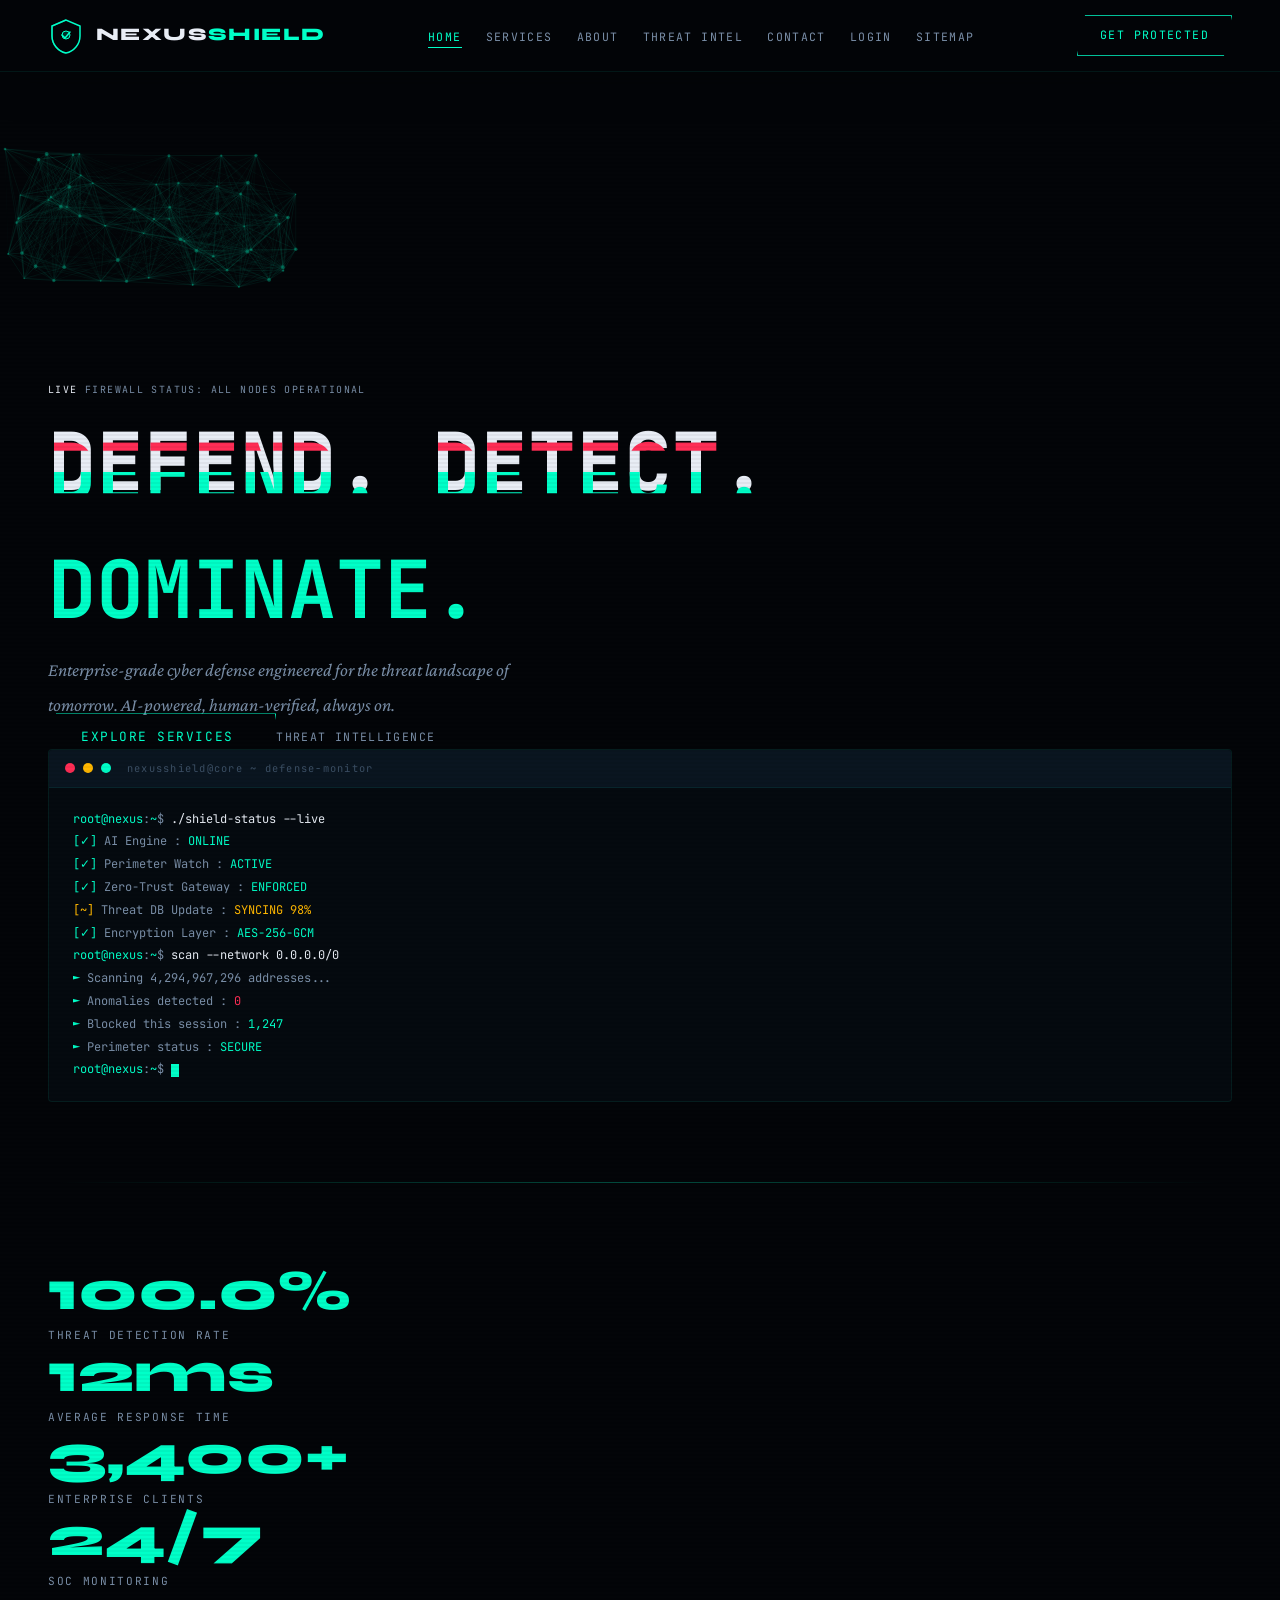
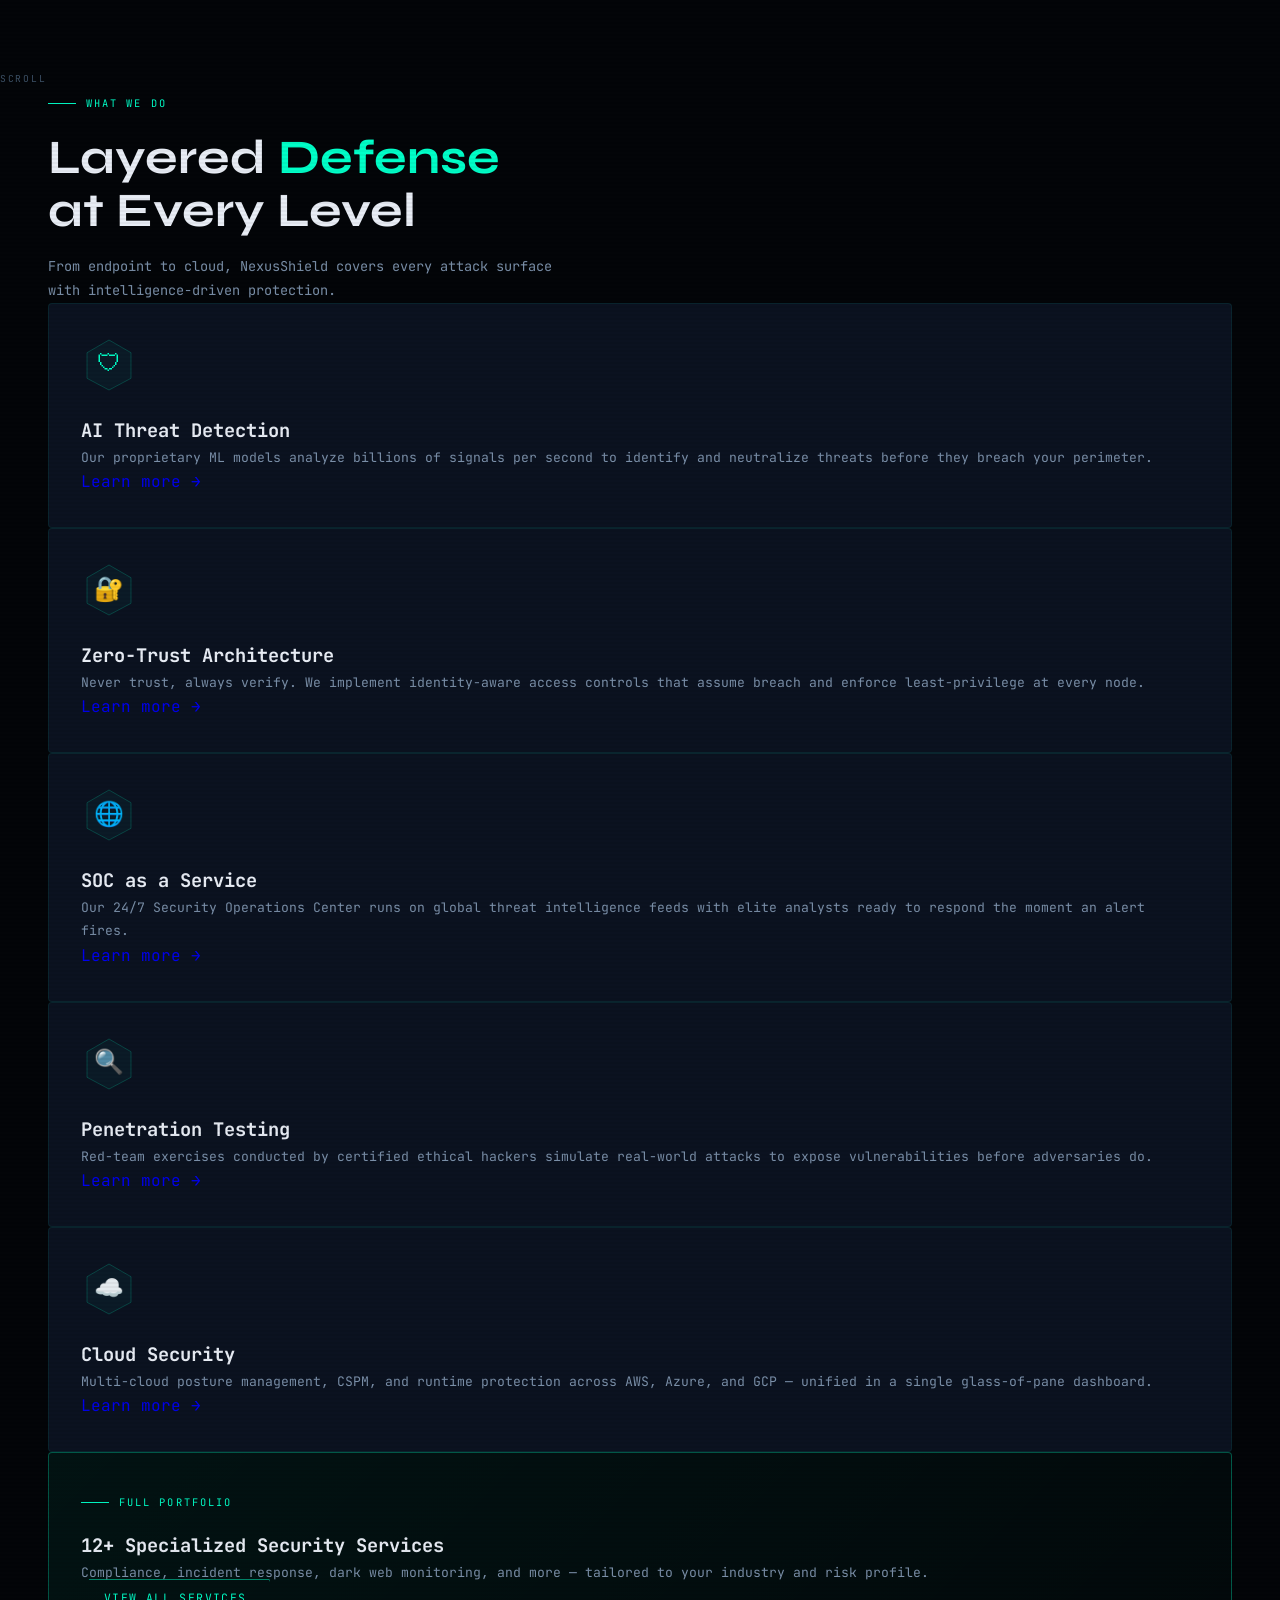
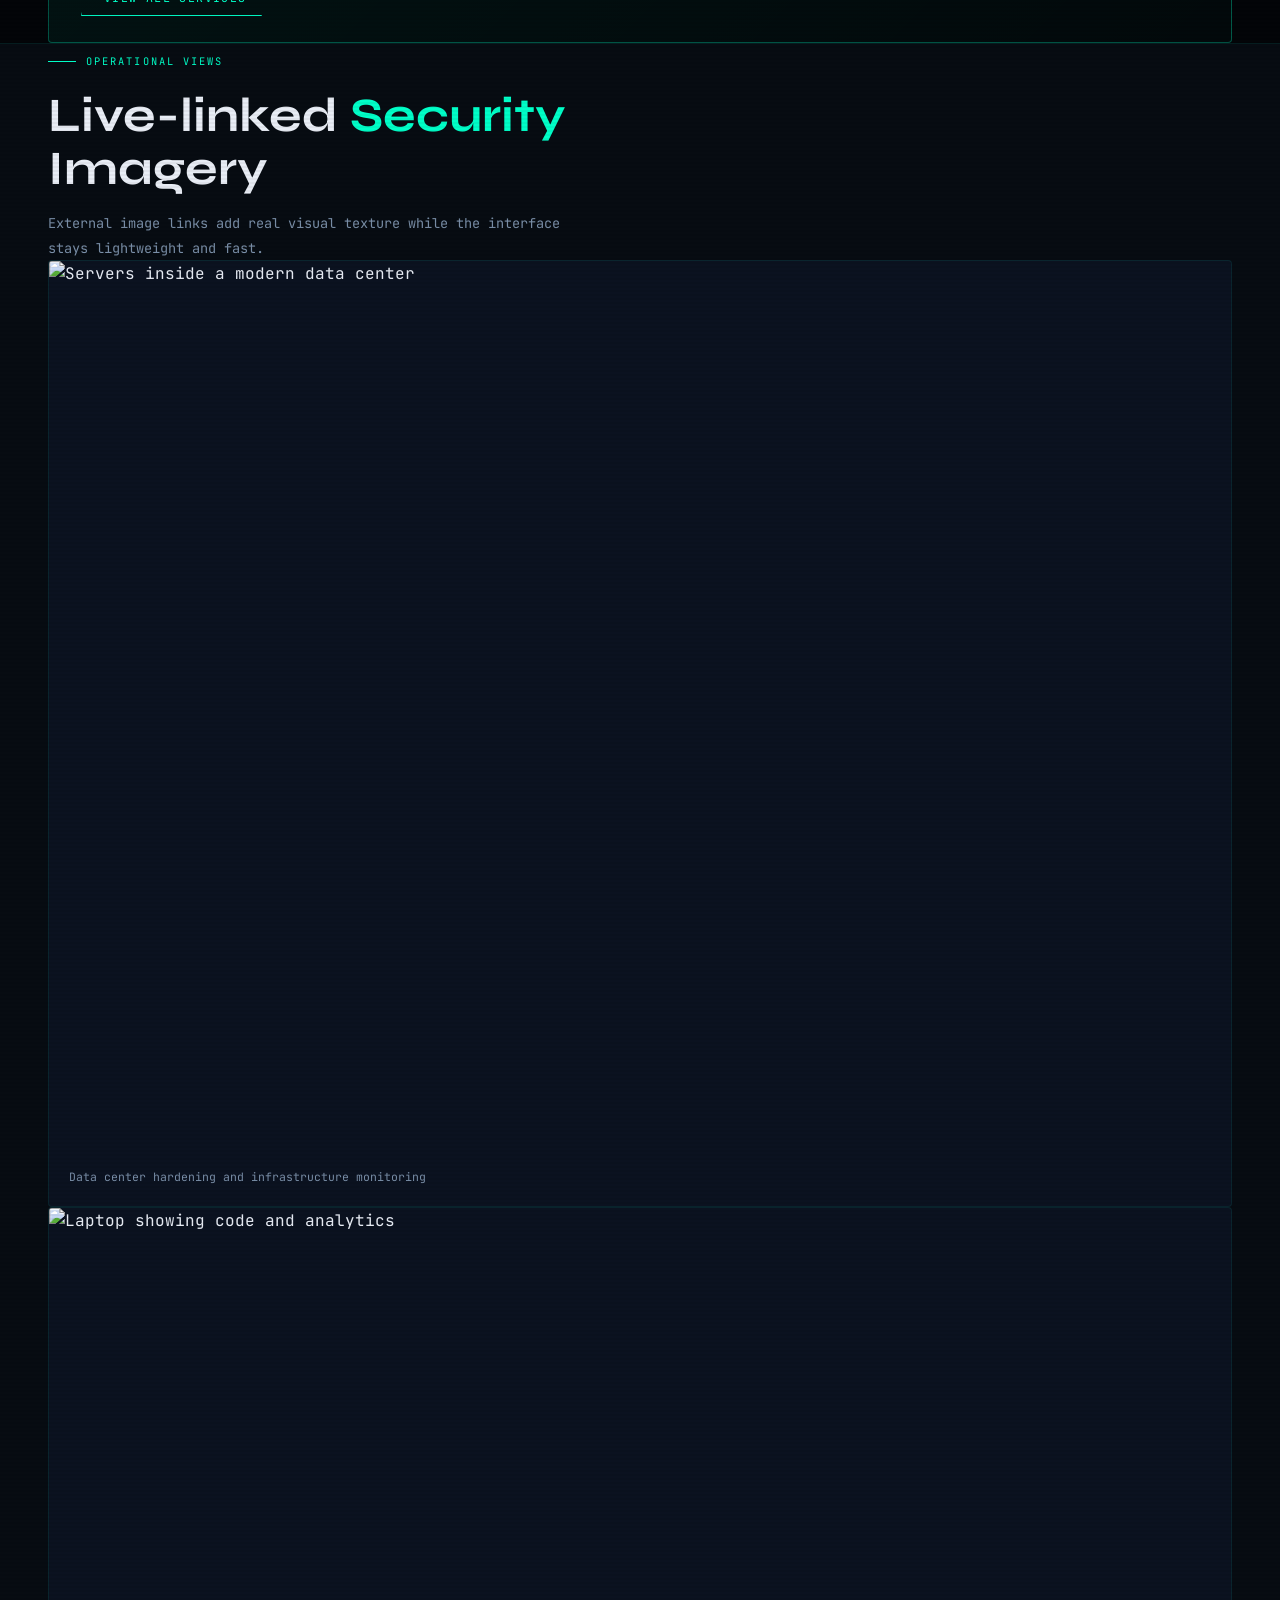
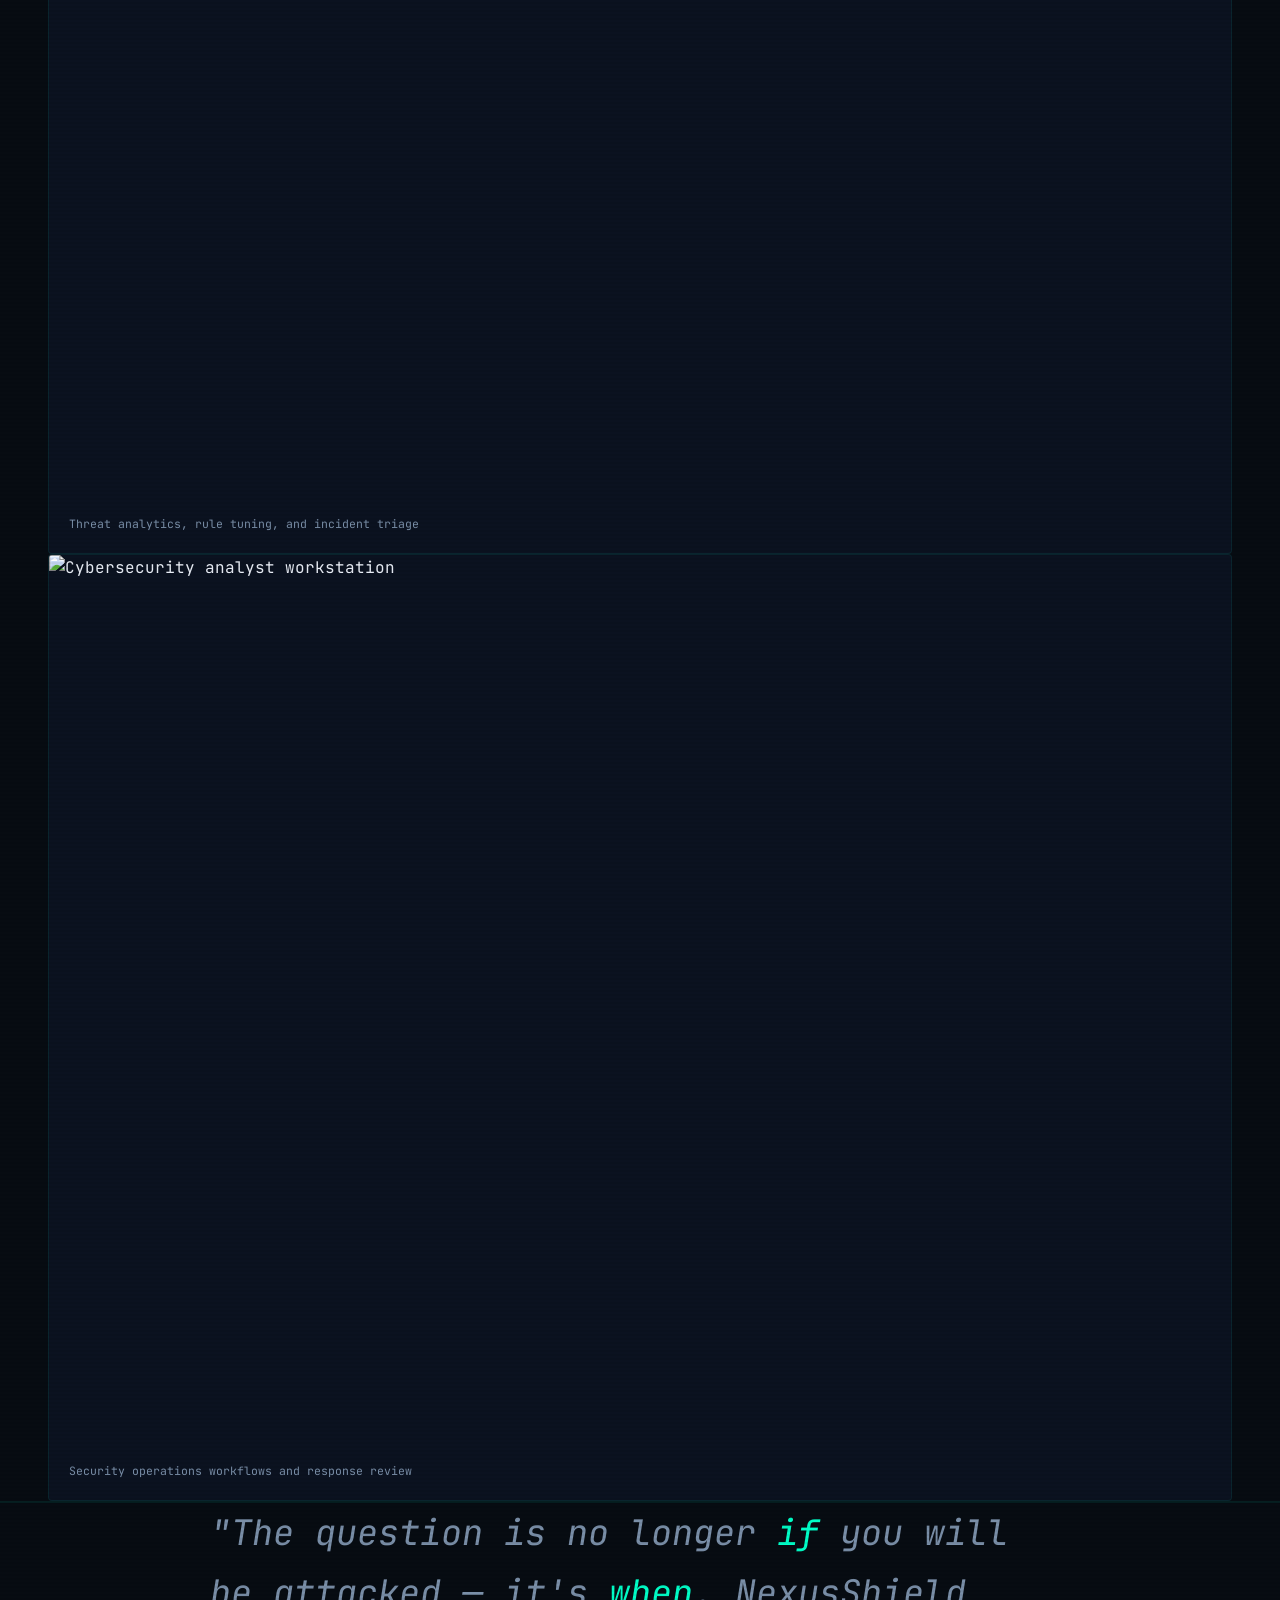
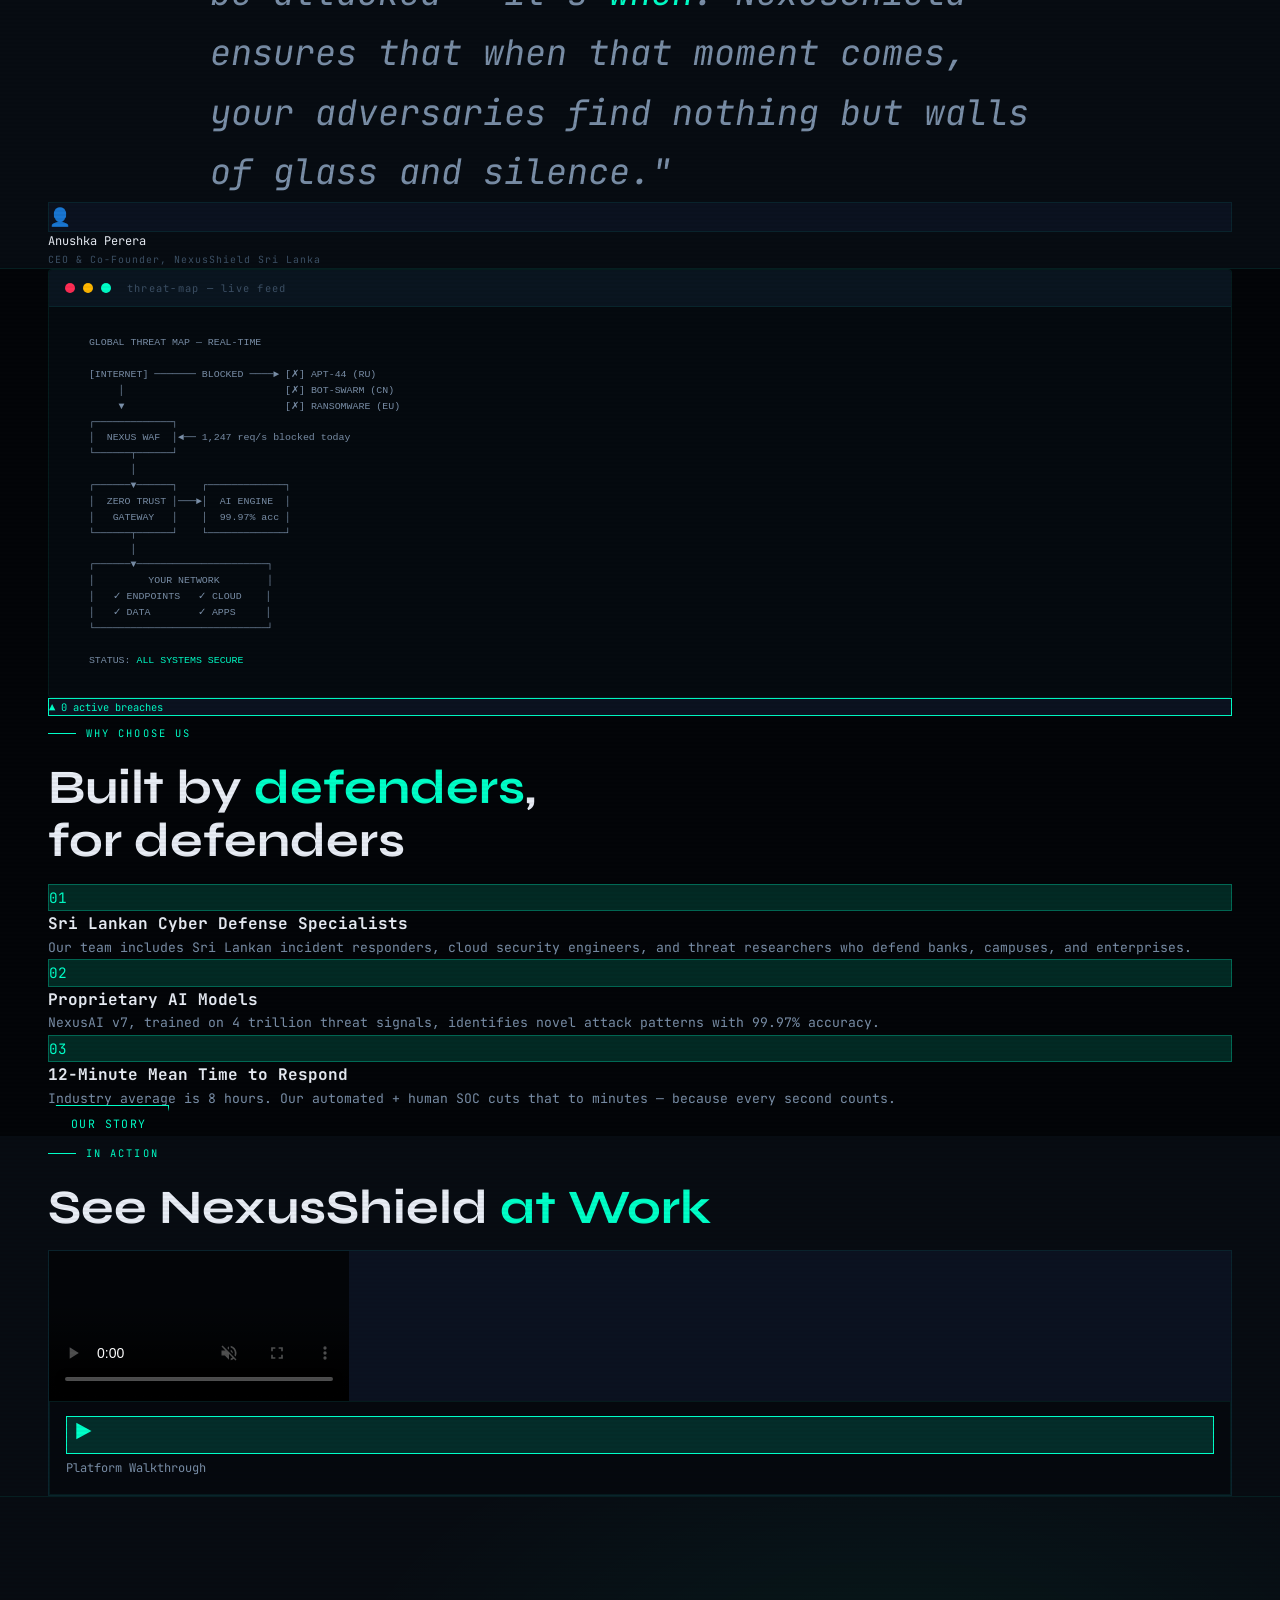
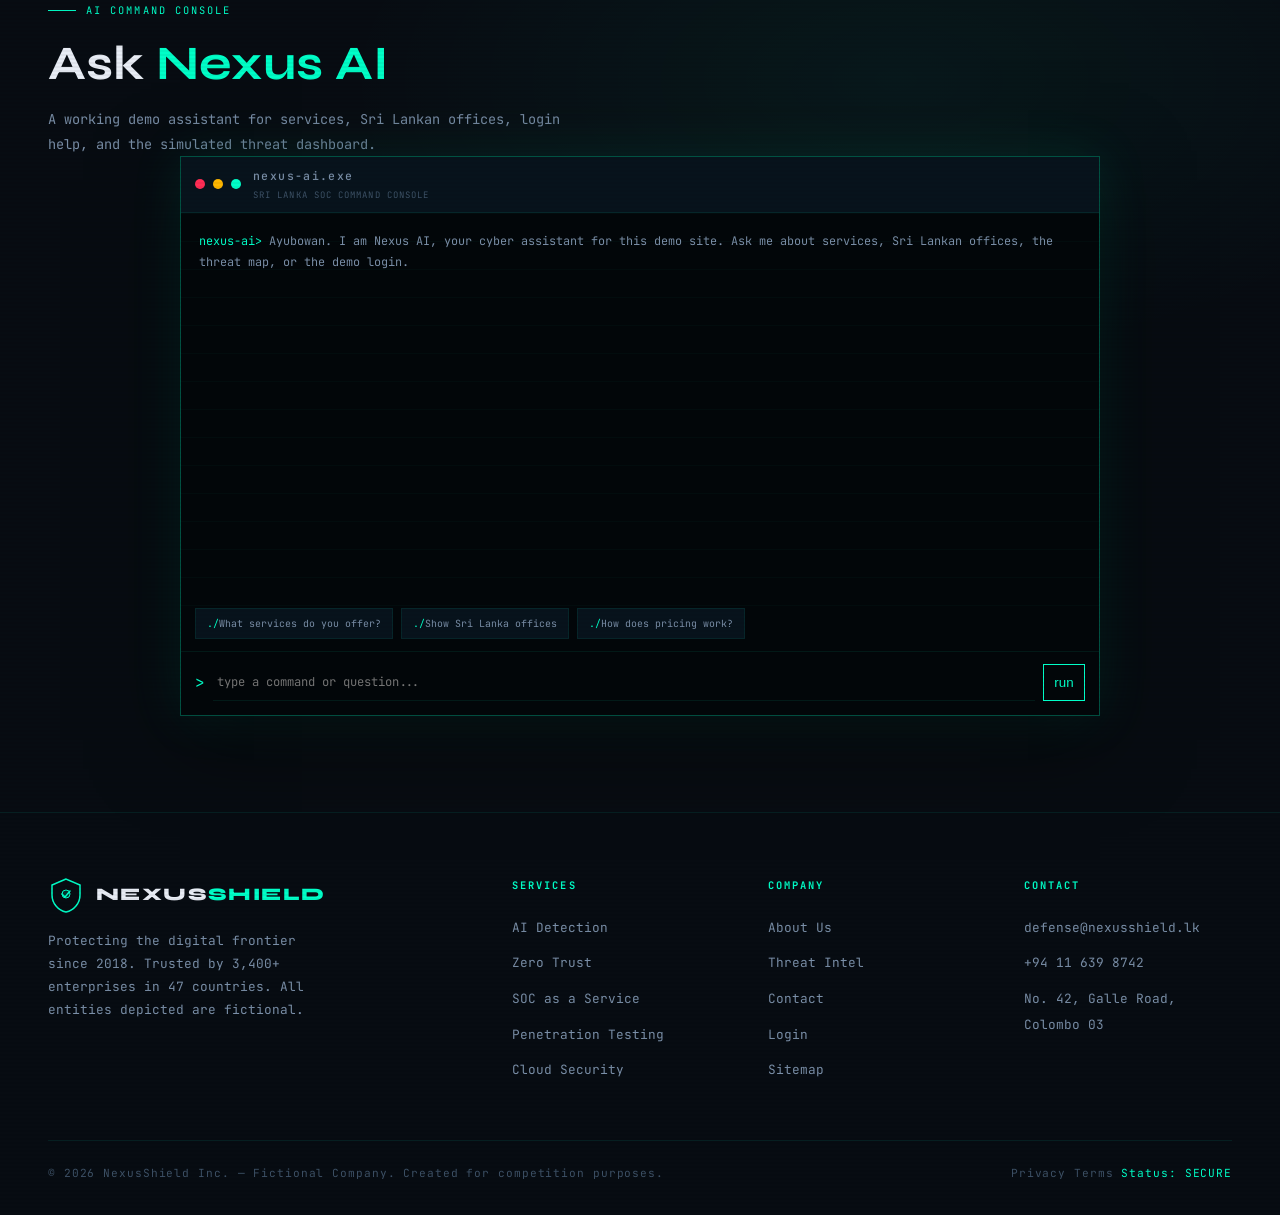
==== commit e56011cd: "improw" ====
--- a/index.html
+++ b/index.html
@@ -104,7 +104,7 @@
     <div class="absolute inset-0 pointer-events-none" style="background-image: linear-gradient(rgba(0,255,200,0.03) 1px, transparent 1px), linear-gradient(90deg, rgba(0,255,200,0.03) 1px, transparent 1px); background-size: 64px 64px;"></div>
 
     <div class="container relative z-10" style="padding-top: 80px; padding-bottom: 80px;">
-      <div class="grid grid-cols-1 lg:grid-cols-2 gap-16 items-center">
+      <div class="grid grid-cols-1 lg:grid-cols-2 gap-8 lg:gap-16 items-center">
 
         <!-- Left: Hero Copy -->
         <div>
@@ -115,10 +115,11 @@
             <span id="threat-ticker" class="text-text-secondary" style="color: var(--text-secondary); transition: opacity 0.4s;"></span>
           </div>
 
-          <!-- Main Heading -->
-          <h1 class="font-display font-extrabold leading-none mb-6 glitch" data-text="DEFEND. DETECT. DOMINATE."
-              style="font-size: clamp(2.8rem, 6vw, 5rem); color: var(--text-primary);">
-            DEFEND.<br>DETECT.<br><span style="color: var(--cyan);">DOMINATE.</span>
+          <h1 class="font-display font-extrabold leading-none mb-6 flex flex-col items-start"
+              style="font-size: clamp(2.1rem, 9vw, 5rem); color: var(--text-primary);">
+            <span class="glitch inline-block" data-text="DEFEND.">DEFEND.</span>
+            <span class="glitch inline-block" data-text="DETECT.">DETECT.</span>
+            <span class="glitch inline-block" data-text="DOMINATE." style="color: var(--cyan);">DOMINATE.</span>
           </h1>
 
           <!-- Subtext -->
@@ -198,7 +199,7 @@
   <!-- ════════════════════════════════════
        SERVICES OVERVIEW
   ════════════════════════════════════ -->
-  <section class="py-24">
+  <section class="py-16 lg:py-24">
     <div class="container">
       <div class="mb-16">
         <div class="section-label">What We Do</div>
@@ -313,7 +314,7 @@
   <!-- ════════════════════════════════════
        ONLINE IMAGE GALLERY
   ════════════════════════════════════ -->
-  <section class="py-24" style="background: var(--bg-deep); border-top: 1px solid var(--border-dim); border-bottom: 1px solid var(--border-dim);">
+  <section class="py-16 lg:py-24" style="background: var(--bg-deep); border-top: 1px solid var(--border-dim); border-bottom: 1px solid var(--border-dim);">
     <div class="container">
       <div class="mb-12">
         <div class="section-label">Operational Views</div>
@@ -341,7 +342,7 @@
   <!-- ════════════════════════════════════
        CINEMATIC BAND — Quote / Mission
   ════════════════════════════════════ -->
-  <section class="py-24 relative overflow-hidden" style="background: var(--bg-deep); border-top: 1px solid var(--border-dim); border-bottom: 1px solid var(--border-dim);">
+  <section class="py-16 lg:py-24 relative overflow-hidden" style="background: var(--bg-deep); border-top: 1px solid var(--border-dim); border-bottom: 1px solid var(--border-dim);">
     <!-- Diagonal accent -->
     <div class="absolute inset-0 pointer-events-none" style="background: linear-gradient(135deg, rgba(0,255,200,0.04) 0%, transparent 50%);"></div>
     <div class="container text-center relative z-10">
@@ -361,13 +362,13 @@
   <!-- ════════════════════════════════════
        WHY NEXUSSHIELD
   ════════════════════════════════════ -->
-  <section class="py-24">
+  <section class="py-16 lg:py-24">
     <div class="container">
-      <div class="grid grid-cols-1 lg:grid-cols-2 gap-20 items-center">
+      <div class="grid grid-cols-1 lg:grid-cols-2 gap-12 lg:gap-20 items-center">
         <!-- Left: Visual -->
         <div class="relative">
           <!-- SVG Architecture diagram -->
-          <div class="terminal scan-container" style="min-height: 360px;">
+          <div class="terminal scan-container min-h-[240px] sm:min-h-[360px]">
             <div class="terminal-bar">
               <div class="terminal-dot red"></div>
               <div class="terminal-dot amber"></div>
@@ -450,7 +451,7 @@
   <!-- ════════════════════════════════════
        MULTIMEDIA: VIDEO EMBED
   ════════════════════════════════════ -->
-  <section class="py-24 relative" style="background: var(--bg-deep);">
+  <section class="py-16 lg:py-24 relative" style="background: var(--bg-deep);">
     <div class="container">
       <div class="mb-12 text-center">
         <div class="section-label" style="justify-content: center;">In Action</div>
--- a/css/style.css
+++ b/css/style.css
@@ -200,15 +200,16 @@
 
 
 
-/* --- Noise Overlay --- */
+/* --- High Performance Scanline Overlay --- */
 body::before {
   content: '';
   position: fixed;
   inset: 0;
-  background-image: url("data:image/svg+xml,%3Csvg viewBox='0 0 256 256' xmlns='http://www.w3.org/2000/svg'%3E%3Cfilter id='noise'%3E%3CfeTurbulence type='fractalNoise' baseFrequency='0.9' numOctaves='4' stitchTiles='stitch'/%3E%3C/filter%3E%3Crect width='100%25' height='100%25' filter='url(%23noise)' opacity='0.03'/%3E%3C/svg%3E");
+  background-image: linear-gradient(rgba(18, 24, 38, 0) 50%, rgba(0, 0, 0, 0.15) 50%);
+  background-size: 100% 4px;
   pointer-events: none;
   z-index: 1000;
-  opacity: 0.4;
+  opacity: 0.3;
 }
 
 /* --- Navigation --- */
@@ -916,9 +917,16 @@
   nav > .btn-cta { display: none; }
   body.menu-open { overflow: hidden; }
   .footer-grid { grid-template-columns: 1fr 1fr; gap: 32px; }
+  
+  /* Mobile UI Tweaks */
+  .ai-chat-section { padding: 48px 0; }
+  .ai-chat-panel { height: 75vh; max-height: 480px; }
+  .card { padding: 24px; }
 }
 @media (max-width: 480px) {
   .footer-grid { grid-template-columns: 1fr; }
+  .container { padding: 0 16px; }
+  .card { padding: 20px; }
 }
 
 @media (hover: none), (pointer: coarse) {
